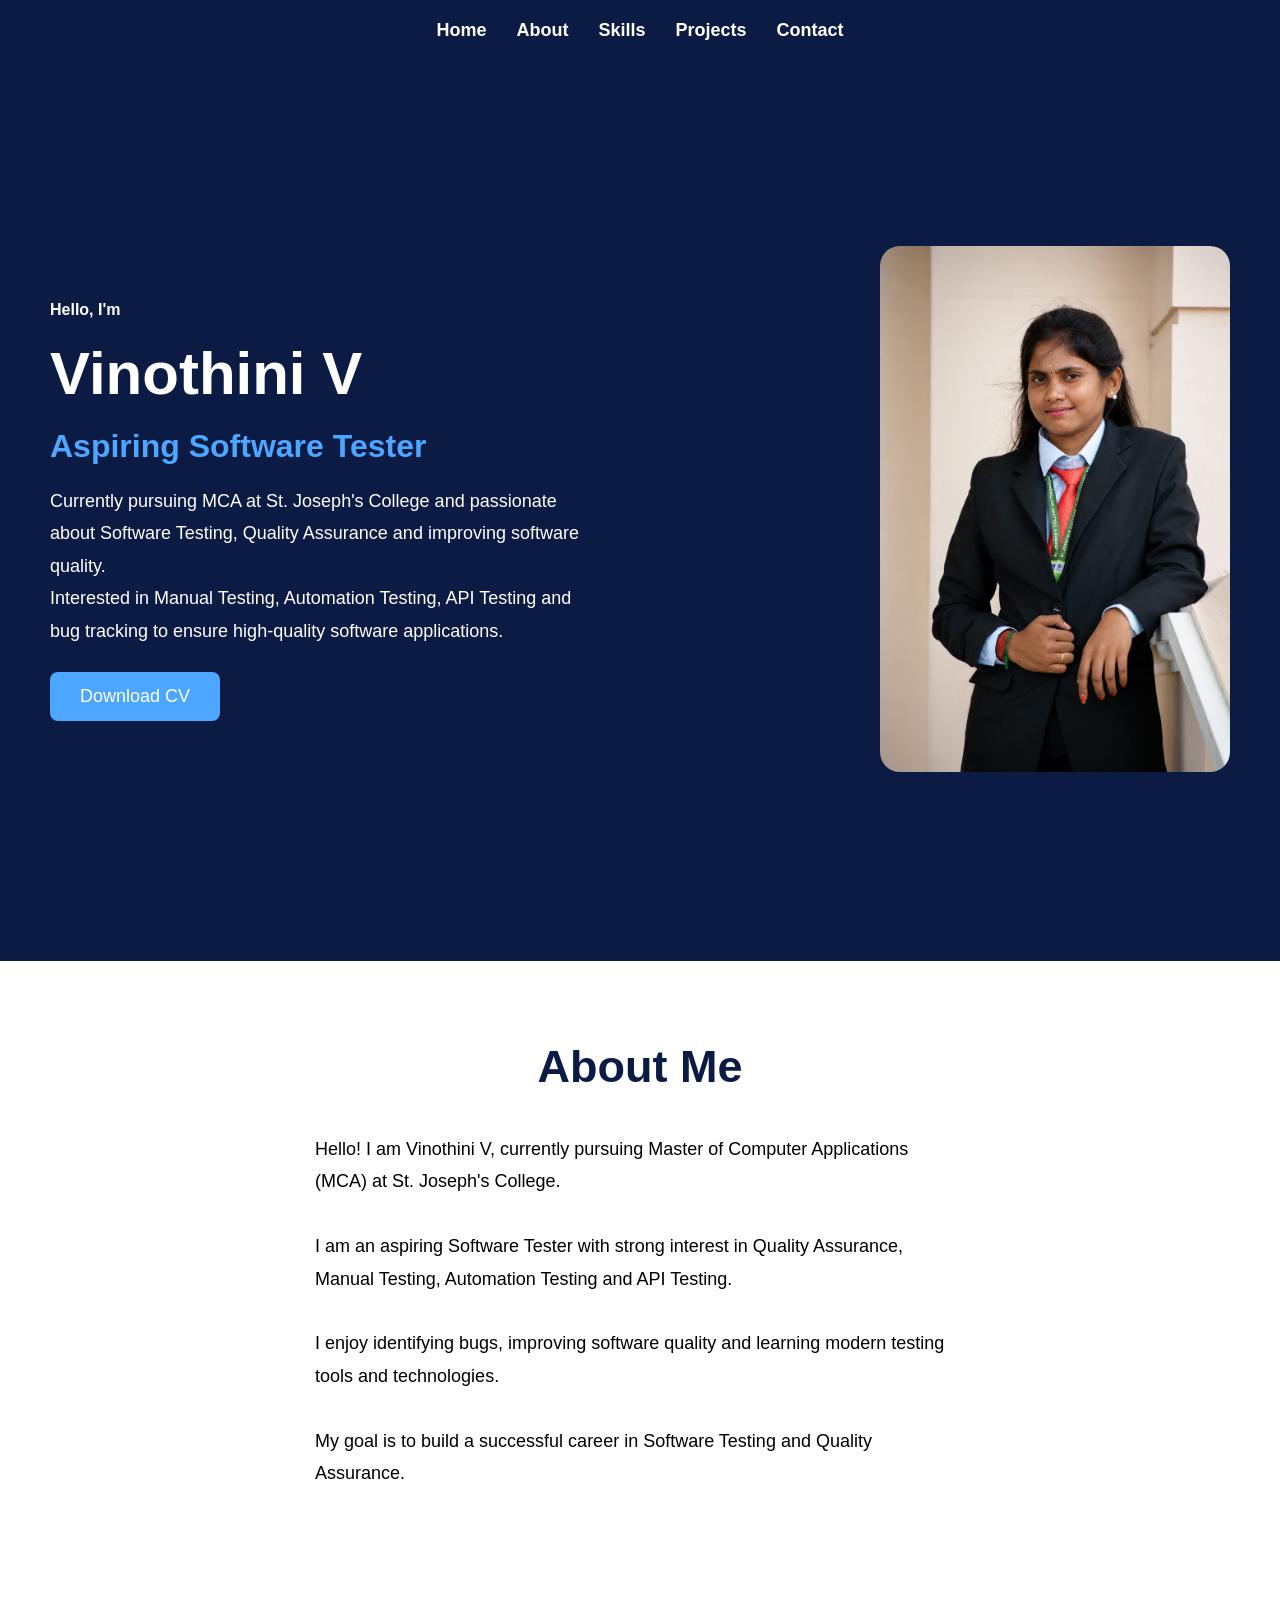
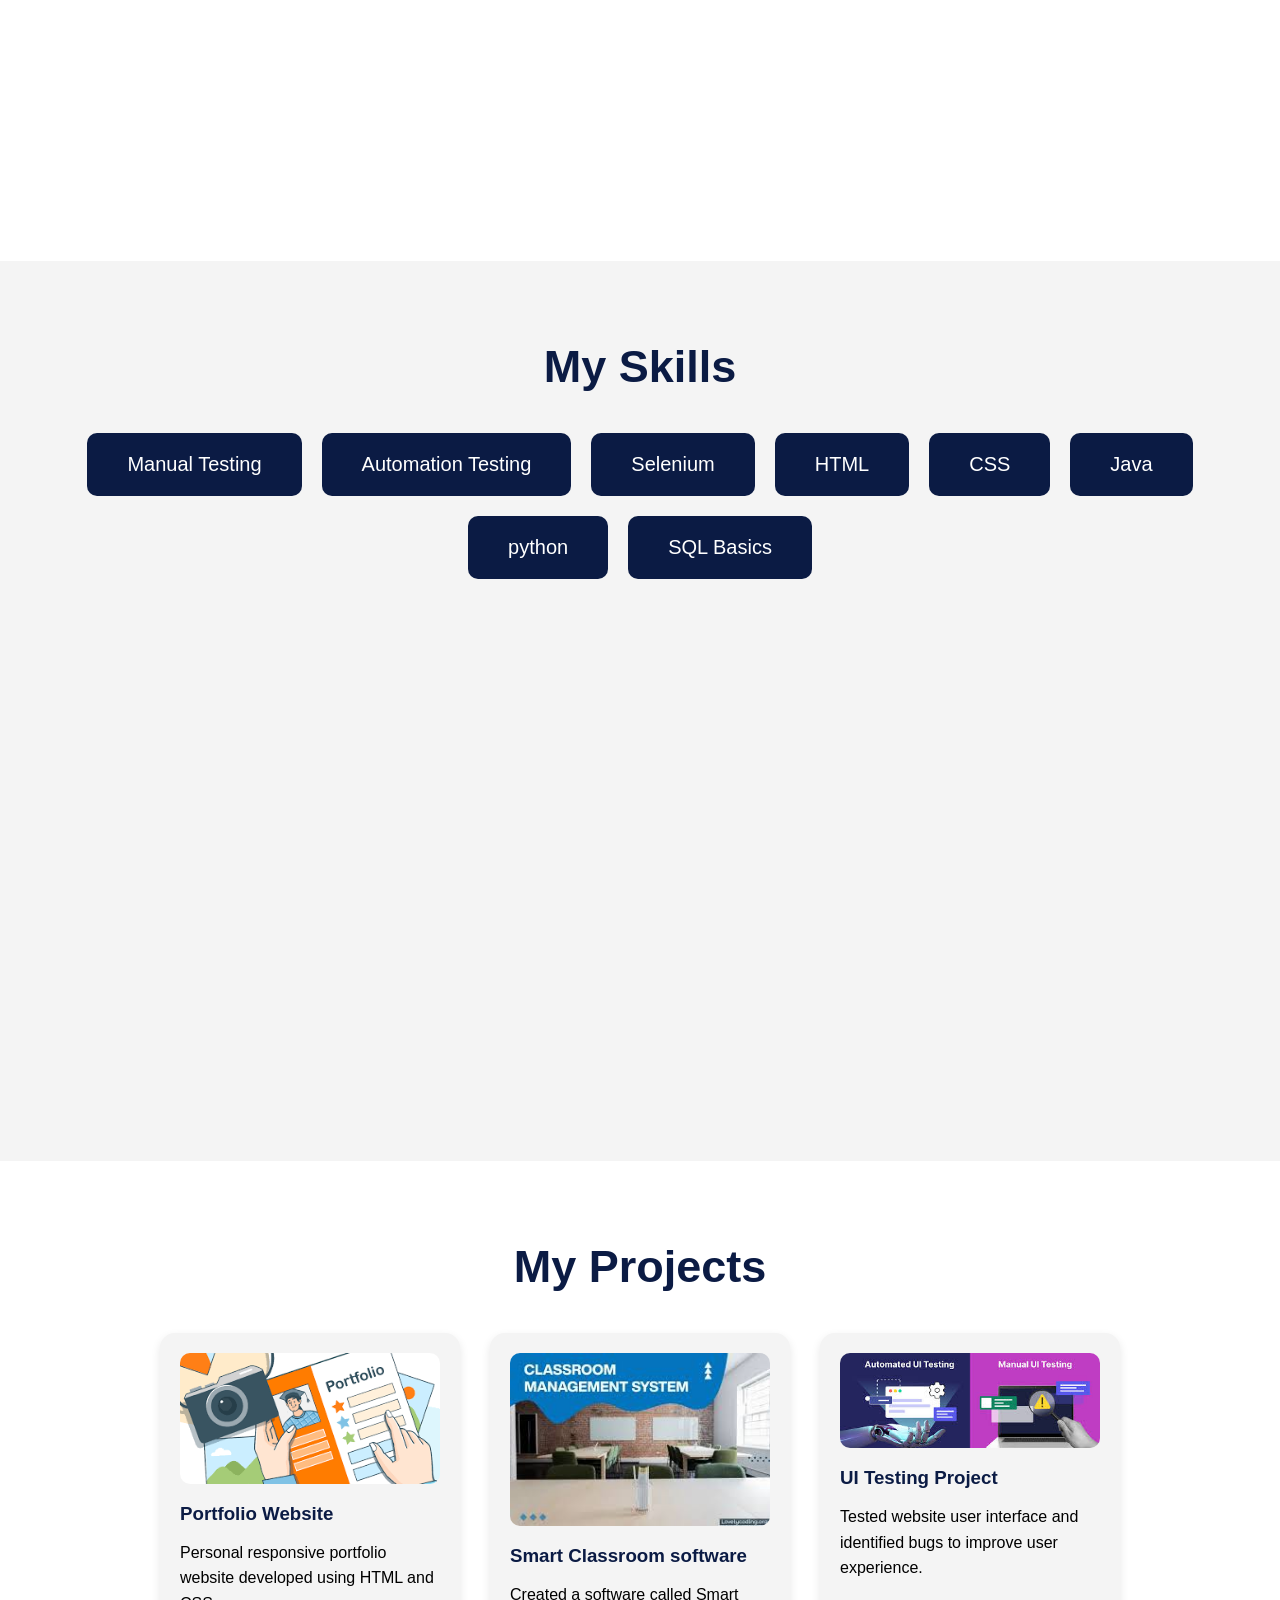
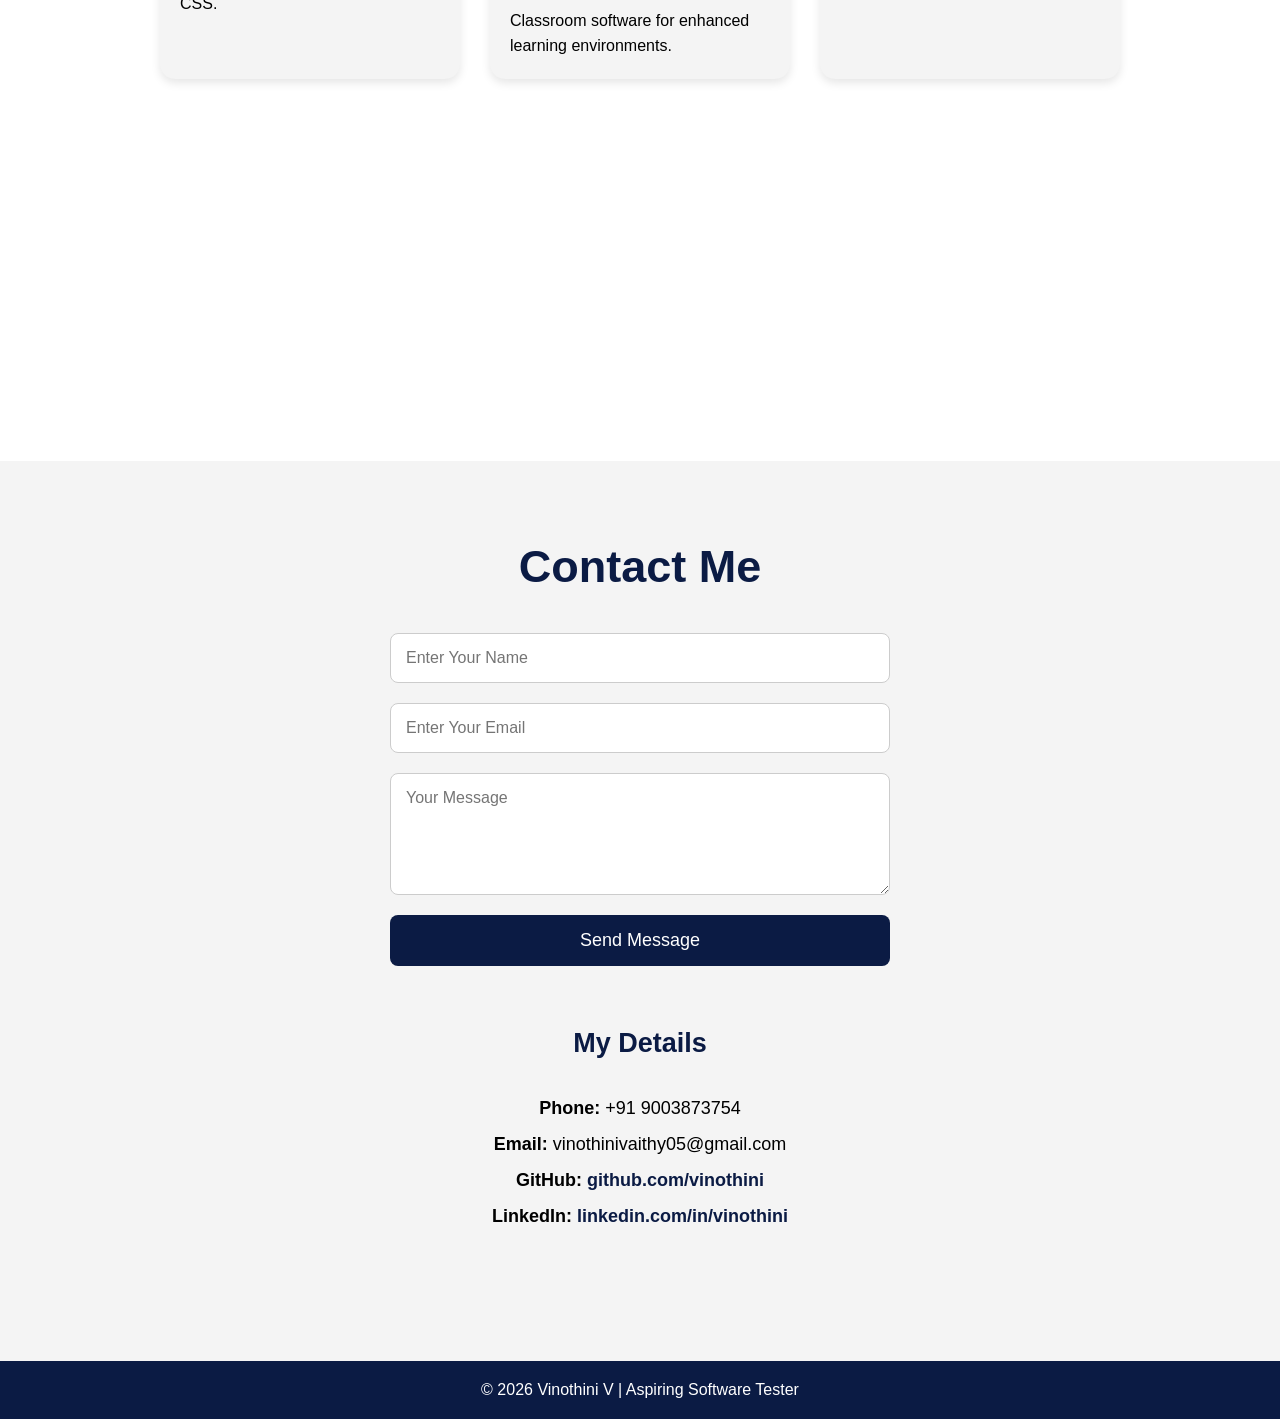
==== index.html @ adebabc3 "renamed main file to index" ====
<!DOCTYPE html>
<html lang="en">

<head>

    <meta charset="UTF-8">
    <meta name="viewport" content="width=device-width, initial-scale=1.0">

    <title>Vinothini Portfolio</title>

    <style>

        *{
            margin:0;
            padding:0;
            box-sizing:border-box;
            font-family:Arial, sans-serif;
            scroll-behavior:smooth;
        }

        body{
            background:#f4f4f4;
        }

        /* NAVBAR */

        header{
            background:#0b1b44;
            padding:20px 50px;
            position:sticky;
            top:0;
            z-index:100;
        }

        nav{
            display:flex;
            justify-content:center;
            gap:30px;
        }

        nav a{
            color:white;
            text-decoration:none;
            font-size:18px;
            font-weight:bold;
        }

        nav a:hover{
            color:#4da6ff;
        }

        /* COMMON SECTION */

        section{
            min-height:100vh;
            padding:80px 50px;
        }

        h1{
            text-align:center;
            margin-bottom:40px;
            color:#0b1b44;
            font-size:45px;
        }

        /* HOME SECTION */

        #home{
            background:#0b1b44;
            color:white;
            display:flex;
            justify-content:space-between;
            align-items:center;
            flex-wrap:wrap;
        }

        .home-text{
            max-width:550px;
        }

        .home-text h2{
            font-size:60px;
            margin:20px 0;
        }

        .home-text h3{
            font-size:32px;
            color:#4da6ff;
            margin-bottom:20px;
        }

        .home-text p{
            font-size:18px;
            line-height:1.8;
        }

        .btn{
            display:inline-block;
            margin-top:25px;
            padding:14px 30px;
            background:#4da6ff;
            color:white;
            text-decoration:none;
            border-radius:8px;
            font-size:18px;
        }

        .btn:hover{
            background:white;
            color:#0b1b44;
        }

        .home-image img{
            width:350px;
            border-radius:20px;
        }

        /* ABOUT SECTION */

        #about{
            background:white;
        }

        .about-container{
            display:flex;
            justify-content:center;
            align-items:center;
            gap:40px;
            flex-wrap:wrap;
        }

        .about-container img{
            width:280px;
            border-radius:20px;
        }

        .about-text{
            max-width:650px;
            line-height:1.8;
            font-size:18px;
        }

        /* SKILLS SECTION */

        #skills{
            background:#f4f4f4;
        }

        .skills-container{
            display:flex;
            justify-content:center;
            gap:20px;
            flex-wrap:wrap;
        }

        .skill{
            background:#0b1b44;
            color:white;
            padding:20px 40px;
            border-radius:10px;
            font-size:20px;
            transition:0.3s;
        }

        .skill:hover{
            transform:scale(1.05);
        }

        /* PROJECTS SECTION */

        #projects{
            background:white;
        }

        .project-container{
            display:flex;
            justify-content:center;
            gap:30px;
            flex-wrap:wrap;
        }

        .project-card{
            width:300px;
            background:#f4f4f4;
            padding:20px;
            border-radius:15px;
            box-shadow:0 4px 10px rgba(0,0,0,0.1);
        }

        .project-card img{
            width:100%;
            border-radius:10px;
        }

        .project-card h3{
            margin:15px 0;
            color:#0b1b44;
        }

        .project-card p{
            line-height:1.6;
        }

        /* CONTACT SECTION */

        #contact{
            background:#f4f4f4;
        }

        form{
            max-width:500px;
            margin:auto;
            display:flex;
            flex-direction:column;
            gap:20px;
        }

        input, textarea{
            padding:15px;
            border:1px solid #ccc;
            border-radius:8px;
            font-size:16px;
        }

        button{
            padding:15px;
            background:#0b1b44;
            color:white;
            border:none;
            border-radius:8px;
            font-size:18px;
            cursor:pointer;
        }

        button:hover{
            background:#4da6ff;
        }

        /* CONTACT DETAILS */

        .contact-details{
            margin-top:50px;
            text-align:center;
            line-height:2;
            font-size:18px;
        }

        .contact-details h2{
            margin-bottom:20px;
            color:#0b1b44;
        }

        .contact-details a{
            text-decoration:none;
            color:#0b1b44;
            font-weight:bold;
        }

        /* FOOTER */

        footer{
            background:#0b1b44;
            color:white;
            text-align:center;
            padding:20px;
        }

    </style>

</head>

<body>

    <!-- NAVBAR -->

    <header>

        <nav>

            <a href="#home">Home</a>
            <a href="#about">About</a>
            <a href="#skills">Skills</a>
            <a href="#projects">Projects</a>
            <a href="#contact">Contact</a>

        </nav>

    </header>

    <!-- HOME SECTION -->

    <section id="home">

        <div class="home-text">

            <h4>Hello, I'm</h4>

            <h2>Vinothini V</h2>

            <h3>Aspiring Software Tester</h3>

            <p>
                Currently pursuing MCA at St. Joseph's College
                and passionate about Software Testing,
                Quality Assurance and improving software quality.
            </p>

            <p>
                Interested in Manual Testing, Automation Testing,
                API Testing and bug tracking to ensure
                high-quality software applications.
            </p>

            <a href="#" class="btn">Download CV</a>

        </div>

        <div class="home-image">

            <img src="portimage.jpeg" alt="profile image">

        </div>

    </section>

    <!-- ABOUT SECTION -->

    <section id="about">

        <h1>About Me</h1>

        <div class="about-container">

            

            <div class="about-text">

                <p>
                    Hello! I am Vinothini V, currently pursuing
                    Master of Computer Applications (MCA)
                    at St. Joseph's College.
                </p>

                <br>

                <p>
                    I am an aspiring Software Tester with strong
                    interest in Quality Assurance, Manual Testing,
                    Automation Testing and API Testing.
                </p>

                <br>

                <p>
                    I enjoy identifying bugs, improving software quality
                    and learning modern testing tools and technologies.
                </p>

                <br>

                <p>
                    My goal is to build a successful career
                    in Software Testing and Quality Assurance.
                </p>

            </div>

        </div>

    </section>

    <!-- SKILLS SECTION -->

    <section id="skills">

        <h1>My Skills</h1>

        <div class="skills-container">

            <div class="skill">Manual Testing</div>
            <div class="skill">Automation Testing</div>
            <div class="skill">Selenium</div>
            <div class="skill">HTML</div>
            <div class="skill">CSS</div>
            <div class="skill">Java</div>
            <div class="skill">python</div>
            <div class="skill">SQL Basics</div>

        </div>

    </section>

    <!-- PROJECTS SECTION -->

    <section id="projects">

        <h1>My Projects</h1>

        <div class="project-container">

            <div class="project-card">

                <img src="portfolio.png" alt="project">

                <h3>Portfolio Website</h3>

                <p>
                    Personal responsive portfolio website
                    developed using HTML and CSS.
                </p>

            </div>

            <div class="project-card">

                <img src="classroom.jpg" alt="project">

                <h3>Smart Classroom software </h3>

                <p>
                    Created a software called Smart Classroom software for enhanced learning environments.
                </p>

            </div>

            <div class="project-card">

                <img src="uitesting.jpg" alt="project">

                <h3>UI Testing Project</h3>

                <p>
                    Tested website user interface and identified
                    bugs to improve user experience.
                </p>

            </div>

        </div>

    </section>

    <!-- CONTACT SECTION -->

    <section id="contact">

        <h1>Contact Me</h1>

        <form>

            <input type="text" placeholder="Enter Your Name">

            <input type="email" placeholder="Enter Your Email">

            <textarea rows="5" placeholder="Your Message"></textarea>

            <button type="submit">Send Message</button>

        </form>

        <!-- CONTACT DETAILS -->

        <div class="contact-details">

            <h2>My Details</h2>

            <p><strong>Phone:</strong> +91 9003873754</p>

            <p>
                <strong>Email:</strong>
                vinothinivaithy05@gmail.com
            </p>

            <p>
                <strong>GitHub:</strong>
                <a href="https://github.com/settings/profile#:~:text=User%20navigation-,vinothinivaithy0510,-Set%20status" target="_blank">
                    github.com/vinothini
                </a>
            </p>

            <p>
                <strong>LinkedIn:</strong>
                <a href="https://www.linkedin.com/in/vinothini-vaithyanathan-455990320" target="_blank">
                    linkedin.com/in/vinothini
                </a>
            </p>

        </div>

    </section>

    <!-- FOOTER -->

    <footer>

        <p>© 2026 Vinothini V | Aspiring Software Tester</p>

    </footer>

</body>

</html>
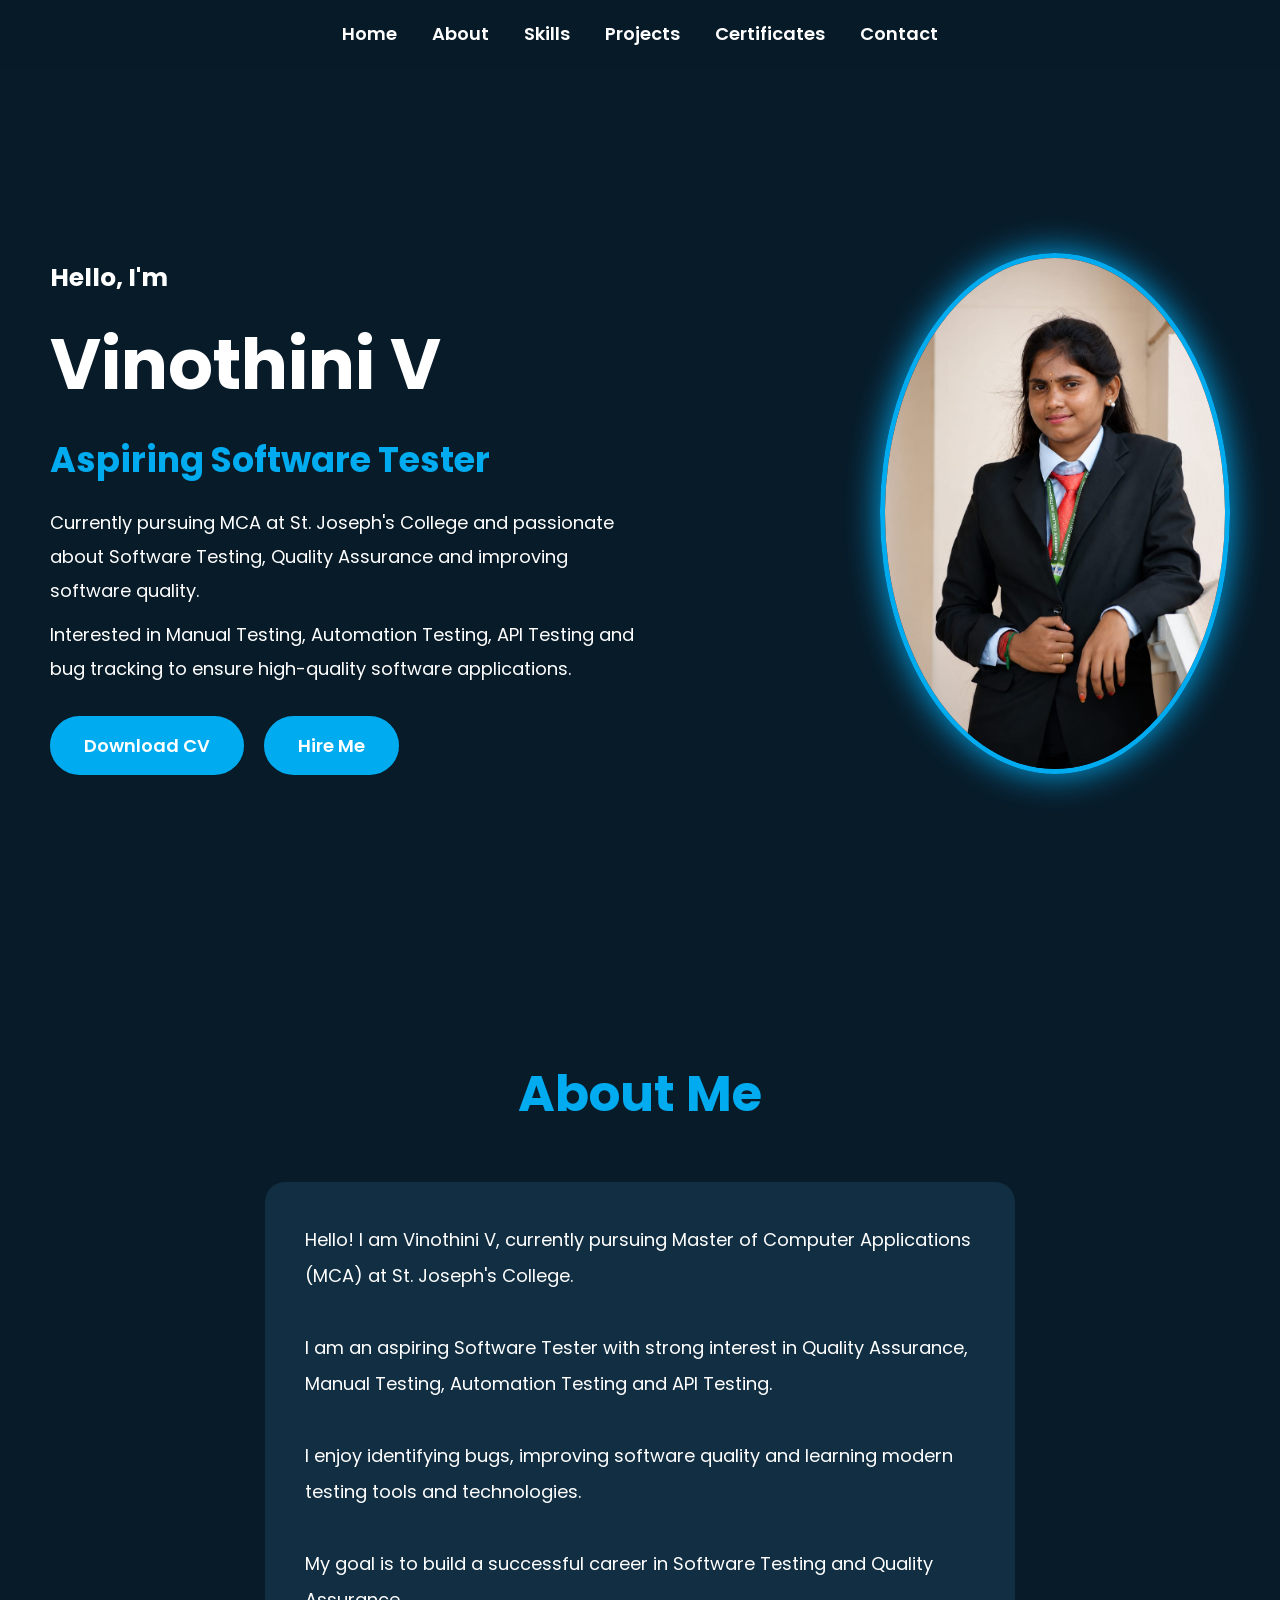
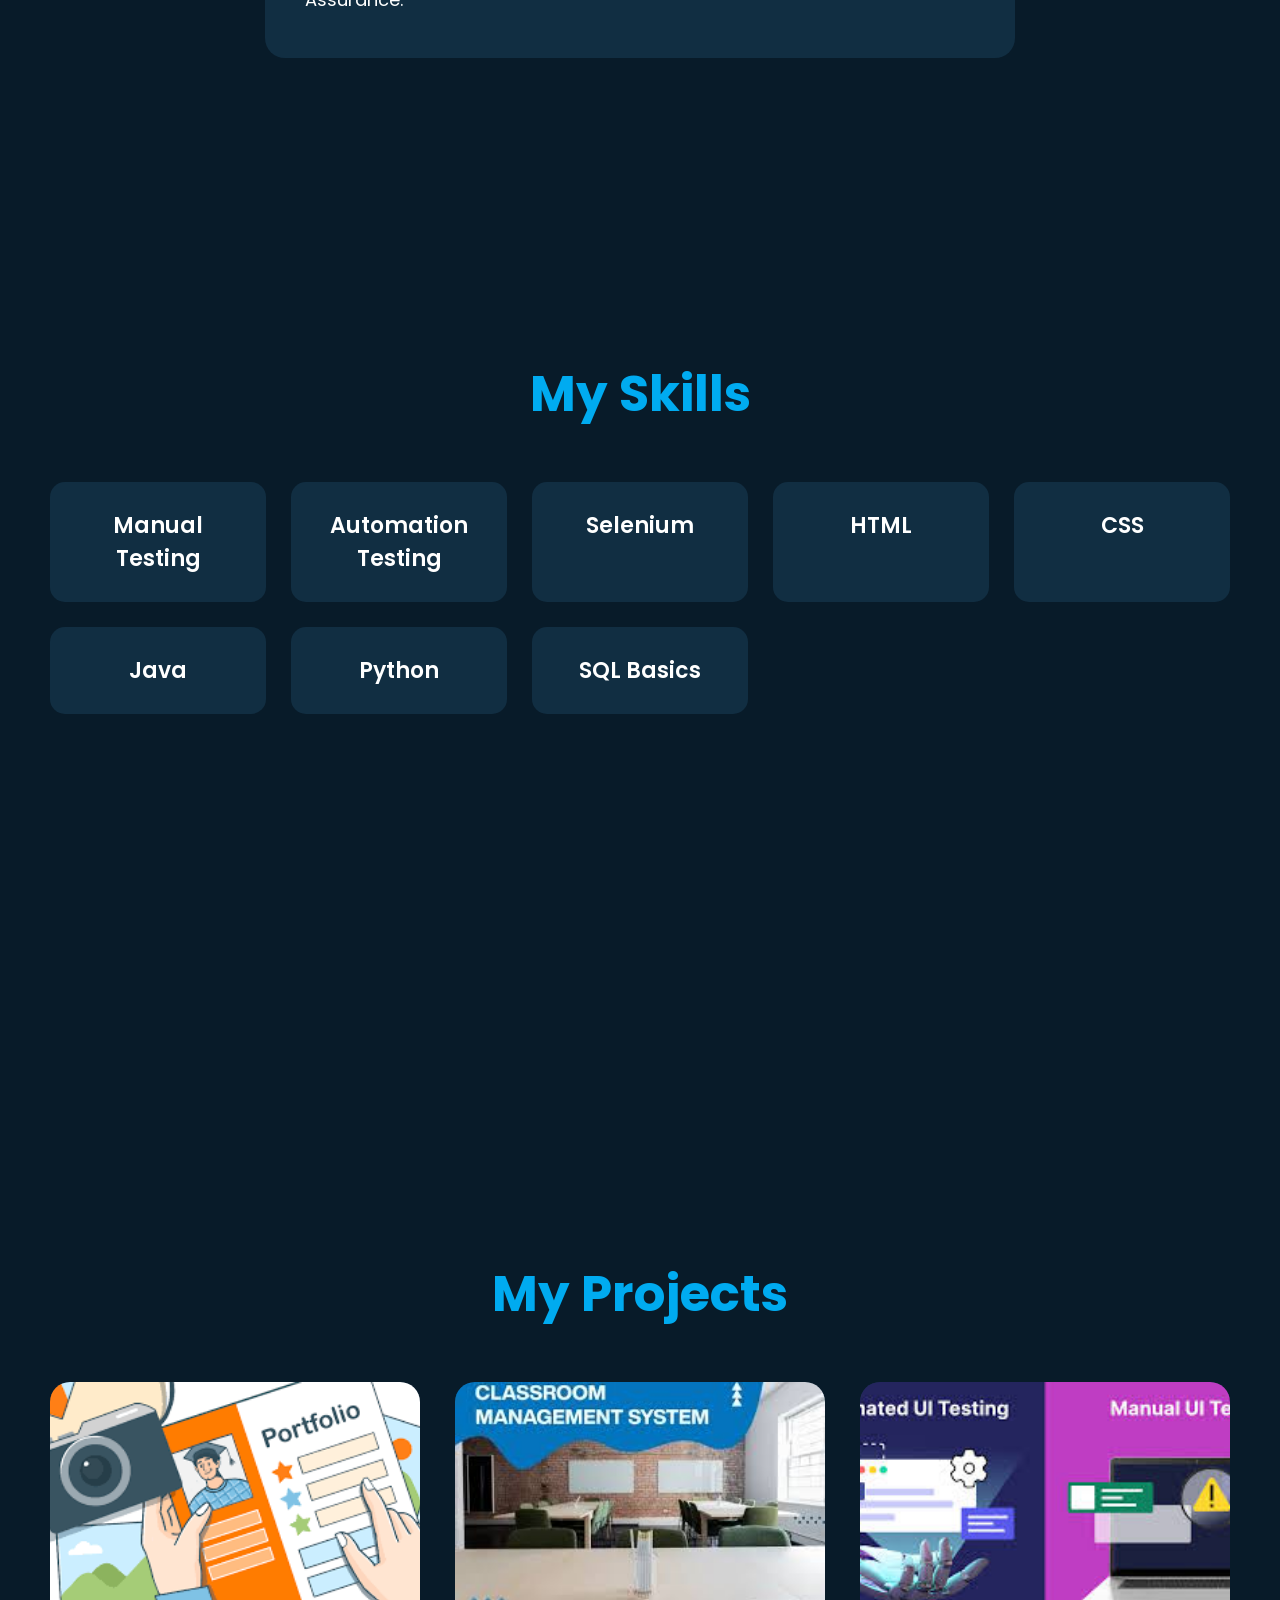
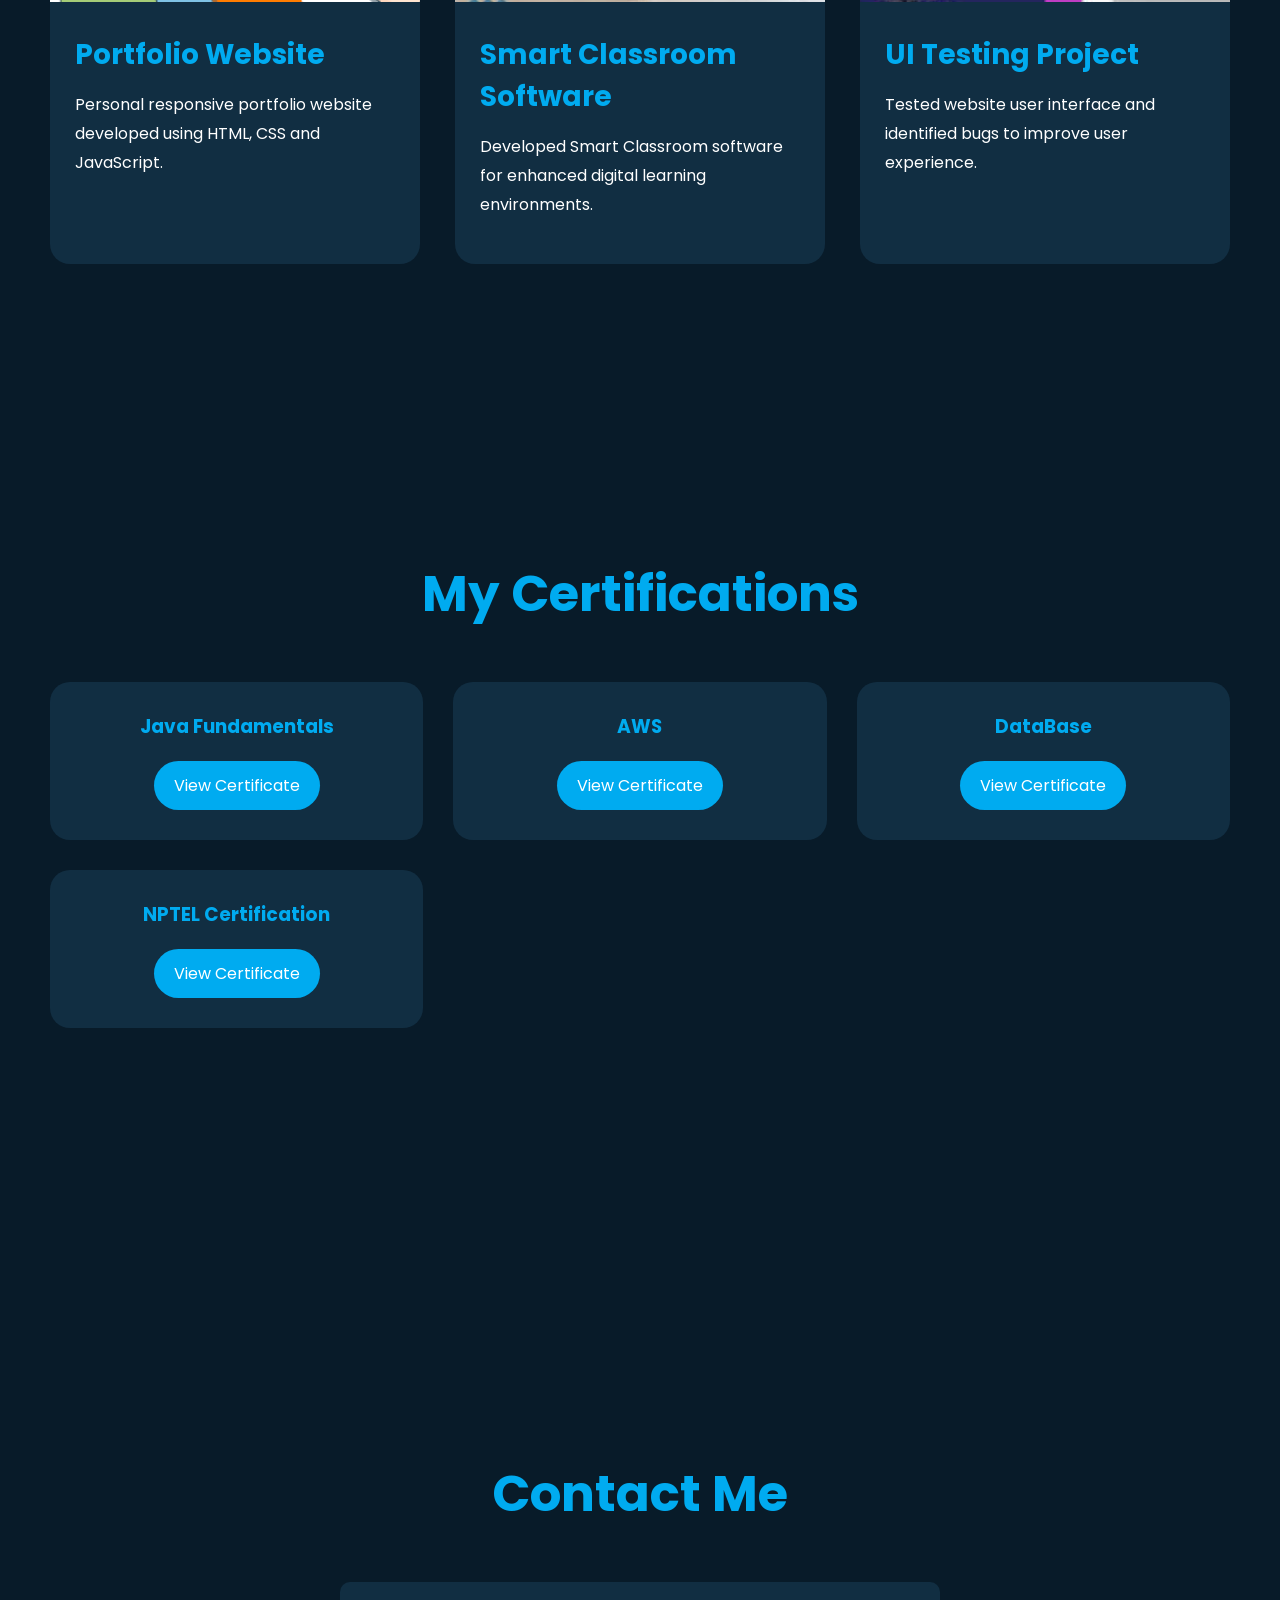
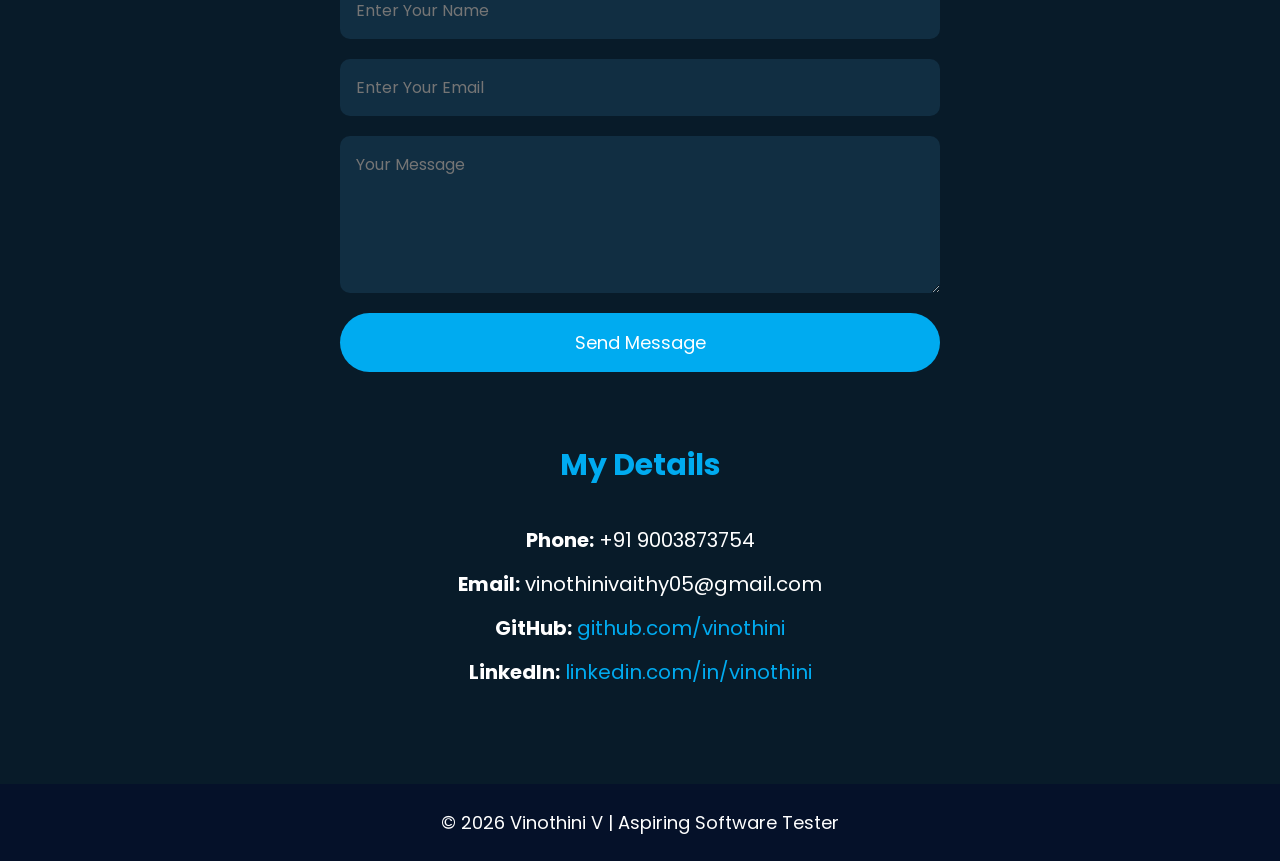
==== commit 5381b0d6: "Updated portfolio" ====
--- a/index.html
+++ b/index.html
@@ -7,6 +7,9 @@
     <meta name="viewport" content="width=device-width, initial-scale=1.0">
 
     <title>Vinothini Portfolio</title>
+
+    <link rel="preconnect" href="https://fonts.googleapis.com">
+    <link href="https://fonts.googleapis.com/css2?family=Poppins:wght@300;400;500;600;700&display=swap" rel="stylesheet">
 
     <style>
 
@@ -14,112 +17,130 @@
             margin:0;
             padding:0;
             box-sizing:border-box;
-            font-family:Arial, sans-serif;
+            font-family:'Poppins', sans-serif;
             scroll-behavior:smooth;
         }
 
         body{
-            background:#f4f4f4;
+            background:#081b29;
+            color:white;
         }
 
         /* NAVBAR */
 
         header{
-            background:#0b1b44;
+            background:rgba(8,27,41,0.95);
             padding:20px 50px;
             position:sticky;
             top:0;
             z-index:100;
+            backdrop-filter:blur(10px);
         }
 
         nav{
             display:flex;
             justify-content:center;
-            gap:30px;
+            gap:35px;
+            flex-wrap:wrap;
         }
 
         nav a{
             color:white;
             text-decoration:none;
             font-size:18px;
-            font-weight:bold;
+            font-weight:600;
+            transition:0.3s;
         }
 
         nav a:hover{
-            color:#4da6ff;
+            color:#00abf0;
         }
 
         /* COMMON SECTION */
 
         section{
             min-height:100vh;
-            padding:80px 50px;
+            padding:90px 50px;
         }
 
         h1{
             text-align:center;
-            margin-bottom:40px;
-            color:#0b1b44;
-            font-size:45px;
+            margin-bottom:50px;
+            color:#00abf0;
+            font-size:50px;
         }
 
         /* HOME SECTION */
 
         #home{
-            background:#0b1b44;
-            color:white;
             display:flex;
             justify-content:space-between;
             align-items:center;
             flex-wrap:wrap;
+            gap:40px;
         }
 
         .home-text{
-            max-width:550px;
+            max-width:600px;
+            animation:slideLeft 1s ease;
+        }
+
+        .home-text h4{
+            font-size:25px;
         }
 
         .home-text h2{
-            font-size:60px;
-            margin:20px 0;
+            font-size:70px;
+            margin:15px 0;
         }
 
         .home-text h3{
-            font-size:32px;
-            color:#4da6ff;
+            font-size:35px;
+            color:#00abf0;
             margin-bottom:20px;
         }
 
         .home-text p{
             font-size:18px;
-            line-height:1.8;
+            line-height:1.9;
+            margin-bottom:10px;
+        }
+
+        .btn-group{
+            margin-top:30px;
+            display:flex;
+            gap:20px;
+            flex-wrap:wrap;
         }
 
         .btn{
             display:inline-block;
-            margin-top:25px;
-            padding:14px 30px;
-            background:#4da6ff;
+            padding:14px 32px;
+            background:#00abf0;
             color:white;
             text-decoration:none;
-            border-radius:8px;
+            border-radius:40px;
             font-size:18px;
+            font-weight:600;
+            transition:0.3s;
+            border:2px solid #00abf0;
         }
 
         .btn:hover{
-            background:white;
-            color:#0b1b44;
+            background:transparent;
+            color:#00abf0;
+            transform:translateY(-5px);
         }
 
         .home-image img{
             width:350px;
-            border-radius:20px;
-        }
-
-        /* ABOUT SECTION */
-
-        #about{
-            background:white;
-        }
+            border-radius:50%;
+            border:5px solid #00abf0;
+            box-shadow:0 0 35px #00abf0;
+            animation:float 3s ease-in-out infinite;
+        }
+
+        /* ABOUT */
 
         .about-container{
             display:flex;
@@ -129,86 +150,145 @@
             flex-wrap:wrap;
         }
 
-        .about-container img{
-            width:280px;
+        .about-text{
+            max-width:750px;
+            background:#112e42;
+            padding:40px;
             border-radius:20px;
-        }
-
-        .about-text{
-            max-width:650px;
-            line-height:1.8;
+            line-height:2;
             font-size:18px;
-        }
-
-        /* SKILLS SECTION */
-
-        #skills{
-            background:#f4f4f4;
-        }
+            transition:0.3s;
+        }
+
+        .about-text:hover{
+            transform:translateY(-10px);
+        }
+
+        /* SKILLS */
 
         .skills-container{
-            display:flex;
-            justify-content:center;
-            gap:20px;
-            flex-wrap:wrap;
+            display:grid;
+            grid-template-columns:repeat(auto-fit,minmax(200px,1fr));
+            gap:25px;
         }
 
         .skill{
-            background:#0b1b44;
-            color:white;
-            padding:20px 40px;
-            border-radius:10px;
-            font-size:20px;
+            background:#112e42;
+            padding:25px;
+            border-radius:15px;
+            text-align:center;
+            font-size:22px;
+            font-weight:600;
             transition:0.3s;
+            border:2px solid transparent;
         }
 
         .skill:hover{
-            transform:scale(1.05);
-        }
-
-        /* PROJECTS SECTION */
-
-        #projects{
-            background:white;
-        }
+            transform:translateY(-10px);
+            border:2px solid #00abf0;
+            box-shadow:0 0 20px #00abf0;
+        }
+
+        /* PROJECTS */
 
         .project-container{
-            display:flex;
-            justify-content:center;
-            gap:30px;
-            flex-wrap:wrap;
+            display:grid;
+            grid-template-columns:repeat(auto-fit,minmax(320px,1fr));
+            gap:35px;
         }
 
         .project-card{
-            width:300px;
-            background:#f4f4f4;
-            padding:20px;
-            border-radius:15px;
-            box-shadow:0 4px 10px rgba(0,0,0,0.1);
+            background:#112e42;
+            border-radius:20px;
+            overflow:hidden;
+            transition:0.4s;
+        }
+
+        .project-card:hover{
+            transform:translateY(-10px);
+            box-shadow:0 0 20px #00abf0;
         }
 
         .project-card img{
             width:100%;
-            border-radius:10px;
-        }
-
-        .project-card h3{
-            margin:15px 0;
-            color:#0b1b44;
-        }
-
-        .project-card p{
-            line-height:1.6;
-        }
-
-        /* CONTACT SECTION */
-
-        #contact{
-            background:#f4f4f4;
-        }
+            height:220px;
+            object-fit:cover;
+        }
+
+        .project-content{
+            padding:25px;
+        }
+
+        .project-content h3{
+            margin-bottom:15px;
+            color:#00abf0;
+            font-size:28px;
+        }
+
+        .project-content p{
+            line-height:1.8;
+            margin-bottom:20px;
+        }
+
+        .project-buttons{
+            display:flex;
+            gap:15px;
+            flex-wrap:wrap;
+        }
+
+        .project-buttons a{
+            text-decoration:none;
+            padding:10px 20px;
+            background:#00abf0;
+            color:white;
+            border-radius:30px;
+            transition:0.3s;
+        }
+
+        .project-buttons a:hover{
+            background:white;
+            color:#081b29;
+        }
+
+        /* CERTIFICATIONS */
+
+        .certificate-container{
+            display:grid;
+            grid-template-columns:repeat(auto-fit,minmax(300px,1fr));
+            gap:30px;
+        }
+
+        .certificate-card{
+            background:#112e42;
+            padding:30px;
+            border-radius:20px;
+            text-align:center;
+            transition:0.3s;
+        }
+
+        .certificate-card:hover{
+            transform:translateY(-10px);
+            box-shadow:0 0 20px #00abf0;
+        }
+
+        .certificate-card h3{
+            margin-bottom:20px;
+            color:#00abf0;
+        }
+
+        .certificate-card a{
+            text-decoration:none;
+            background:#00abf0;
+            color:white;
+            padding:12px 20px;
+            border-radius:30px;
+            display:inline-block;
+        }
+
+        /* CONTACT */
 
         form{
-            max-width:500px;
+            max-width:600px;
             margin:auto;
             display:flex;
             flex-direction:column;
@@ -216,53 +296,111 @@
         }
 
         input, textarea{
-            padding:15px;
-            border:1px solid #ccc;
-            border-radius:8px;
+            padding:16px;
+            border:none;
+            border-radius:10px;
+            background:#112e42;
+            color:white;
             font-size:16px;
         }
 
         button{
-            padding:15px;
-            background:#0b1b44;
+            padding:16px;
+            background:#00abf0;
             color:white;
             border:none;
-            border-radius:8px;
+            border-radius:30px;
             font-size:18px;
             cursor:pointer;
+            transition:0.3s;
         }
 
         button:hover{
-            background:#4da6ff;
+            background:white;
+            color:#081b29;
         }
 
         /* CONTACT DETAILS */
 
         .contact-details{
-            margin-top:50px;
+            margin-top:60px;
             text-align:center;
-            line-height:2;
-            font-size:18px;
+            line-height:2.2;
+            font-size:20px;
         }
 
         .contact-details h2{
             margin-bottom:20px;
-            color:#0b1b44;
+            color:#00abf0;
         }
 
         .contact-details a{
+            color:#00abf0;
             text-decoration:none;
-            color:#0b1b44;
-            font-weight:bold;
         }
 
         /* FOOTER */
 
         footer{
-            background:#0b1b44;
-            color:white;
+            background:#051129;
             text-align:center;
-            padding:20px;
+            padding:25px;
+            font-size:18px;
+        }
+
+        /* ANIMATIONS */
+
+        @keyframes float{
+            0%{
+                transform:translateY(0px);
+            }
+            50%{
+                transform:translateY(-15px);
+            }
+            100%{
+                transform:translateY(0px);
+            }
+        }
+
+        @keyframes slideLeft{
+            from{
+                opacity:0;
+                transform:translateX(-50px);
+            }
+            to{
+                opacity:1;
+                transform:translateX(0);
+            }
+        }
+
+        /* RESPONSIVE */
+
+        @media(max-width:900px){
+
+            #home{
+                flex-direction:column-reverse;
+                text-align:center;
+            }
+
+            .home-text h2{
+                font-size:50px;
+            }
+
+            .home-text h3{
+                font-size:28px;
+            }
+
+            .btn-group{
+                justify-content:center;
+            }
+
+            .home-image img{
+                width:280px;
+            }
+
+            nav{
+                gap:20px;
+            }
         }
 
     </style>
@@ -281,6 +419,7 @@
             <a href="#about">About</a>
             <a href="#skills">Skills</a>
             <a href="#projects">Projects</a>
+            <a href="#certifications">Certificates</a>
             <a href="#contact">Contact</a>
 
         </nav>
@@ -311,7 +450,17 @@
                 high-quality software applications.
             </p>
 
-            <a href="#" class="btn">Download CV</a>
+            <div class="btn-group">
+
+                <a href="photo resume_updatedfinal.pdf" class="btn" download>
+                    Download CV
+                </a>
+
+                <a href="#contact" class="btn">
+                    Hire Me
+                </a>
+
+            </div>
 
         </div>
 
@@ -330,8 +479,6 @@
         <h1>About Me</h1>
 
         <div class="about-container">
-
-            
 
             <div class="about-text">
 
@@ -383,8 +530,9 @@
             <div class="skill">HTML</div>
             <div class="skill">CSS</div>
             <div class="skill">Java</div>
-            <div class="skill">python</div>
+            <div class="skill">Python</div>
             <div class="skill">SQL Basics</div>
+            
 
         </div>
 
@@ -398,41 +546,66 @@
 
         <div class="project-container">
 
+            <!-- PROJECT 1 -->
+
             <div class="project-card">
 
                 <img src="portfolio.png" alt="project">
 
-                <h3>Portfolio Website</h3>
-
-                <p>
-                    Personal responsive portfolio website
-                    developed using HTML and CSS.
-                </p>
-
-            </div>
+                <div class="project-content">
+
+                    <h3>Portfolio Website</h3>
+
+                    <p>
+                        Personal responsive portfolio website
+                        developed using HTML, CSS and JavaScript.
+                    </p>
+
+                    
+
+                </div>
+
+            </div>
+
+            <!-- PROJECT 2 -->
 
             <div class="project-card">
 
                 <img src="classroom.jpg" alt="project">
 
-                <h3>Smart Classroom software </h3>
-
-                <p>
-                    Created a software called Smart Classroom software for enhanced learning environments.
-                </p>
-
-            </div>
+                <div class="project-content">
+
+                    <h3>Smart Classroom Software</h3>
+
+                    <p>
+                        Developed Smart Classroom software
+                        for enhanced digital learning environments.
+                    </p>
+
+                    
+
+                </div>
+
+            </div>
+
+            <!-- PROJECT 3 -->
 
             <div class="project-card">
 
                 <img src="uitesting.jpg" alt="project">
 
-                <h3>UI Testing Project</h3>
-
-                <p>
-                    Tested website user interface and identified
-                    bugs to improve user experience.
-                </p>
+                <div class="project-content">
+
+                    <h3>UI Testing Project</h3>
+
+                    <p>
+                        Tested website user interface and identified
+                        bugs to improve user experience.
+                    </p>
+
+                    
+
+                </div>
 
             </div>
 
@@ -440,6 +613,57 @@
 
     </section>
 
+    <!-- CERTIFICATIONS SECTION -->
+
+    <section id="certifications">
+
+        <h1>My Certifications</h1>
+
+        <div class="certificate-container">
+
+            <div class="certificate-card">
+
+                <h3>Java Fundamentals</h3>
+
+                <a href="certificate_vinothini_vaithyanathan (5).pdf" target="_blank">
+                    View Certificate
+                </a>
+
+            </div>
+
+            <div class="certificate-card">
+
+                <h3>AWS</h3>
+
+                <a href="certificate_vinothini_vaithyanathan (4).pdf" target="_blank">
+                    View Certificate
+                </a>
+
+            </div>
+
+            <div class="certificate-card">
+
+                <h3>DataBase</h3>
+
+                <a href="certificate_vinothini_vaithyanathan (3).pdf" target="_blank">
+                    View Certificate
+                </a>
+
+            </div>
+             <div class="certificate-card">
+
+                <h3>NPTEL Certification</h3>
+
+                <a href="25PCA133_DBMS.pdf" target="_blank">
+                    View Certificate
+                </a>
+
+            </div>
+
+        </div>
+
+    </section>
+
     <!-- CONTACT SECTION -->
 
     <section id="contact">
@@ -448,9 +672,9 @@
 
         <form>
 
-            <input type="text" placeholder="Enter Your Name">
-
-            <input type="email" placeholder="Enter Your Email">
+            <input type="text" placeholder="Enter Your Name" required>
+
+            <input type="email" placeholder="Enter Your Email" required>
 
             <textarea rows="5" placeholder="Your Message"></textarea>
 
@@ -473,15 +697,20 @@
 
             <p>
                 <strong>GitHub:</strong>
-                <a href="https://github.com/settings/profile#:~:text=User%20navigation-,vinothinivaithy0510,-Set%20status" target="_blank">
+
+                <a href="https://github.com/" target="_blank">
                     github.com/vinothini
                 </a>
             </p>
 
             <p>
                 <strong>LinkedIn:</strong>
-                <a href="https://www.linkedin.com/in/vinothini-vaithyanathan-455990320" target="_blank">
+
+                <a href="https://www.linkedin.com/in/vinothini-vaithyanathan-455990320"
+                   target="_blank">
+
                     linkedin.com/in/vinothini
+
                 </a>
             </p>
 
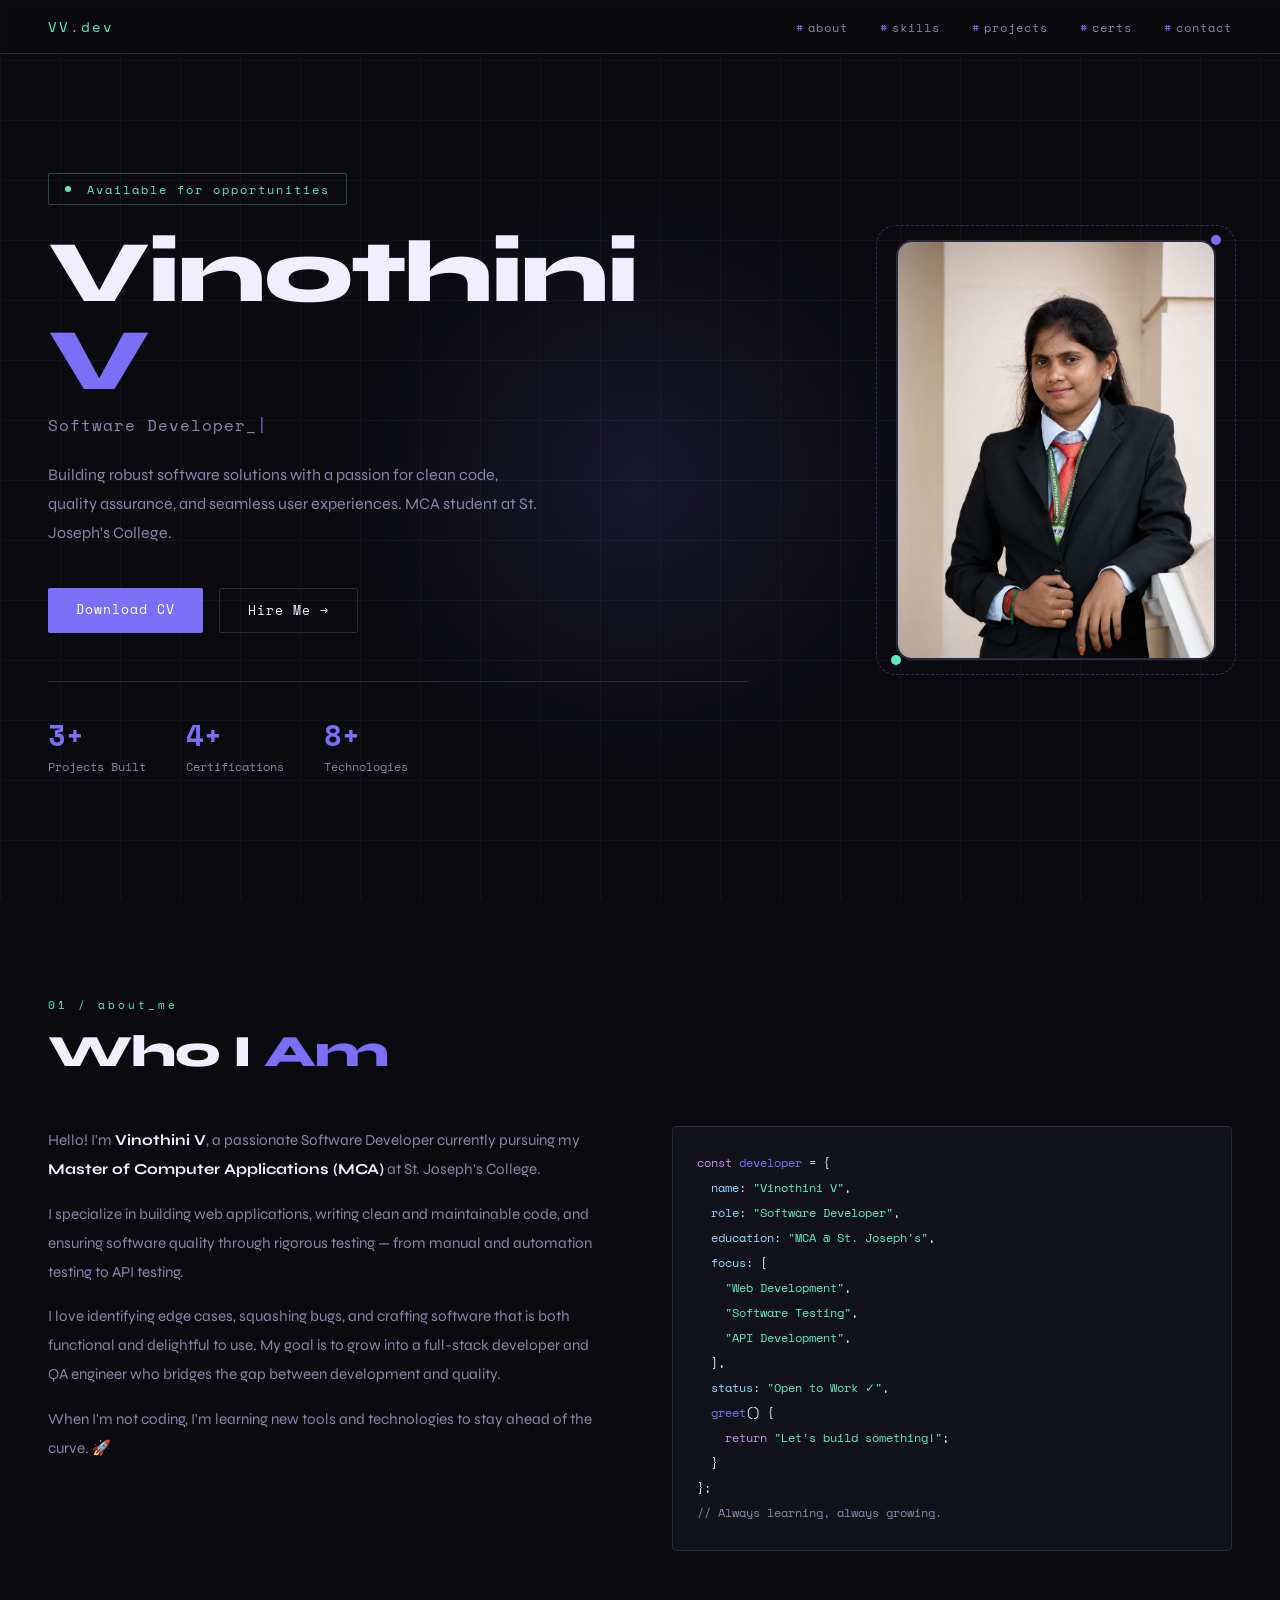
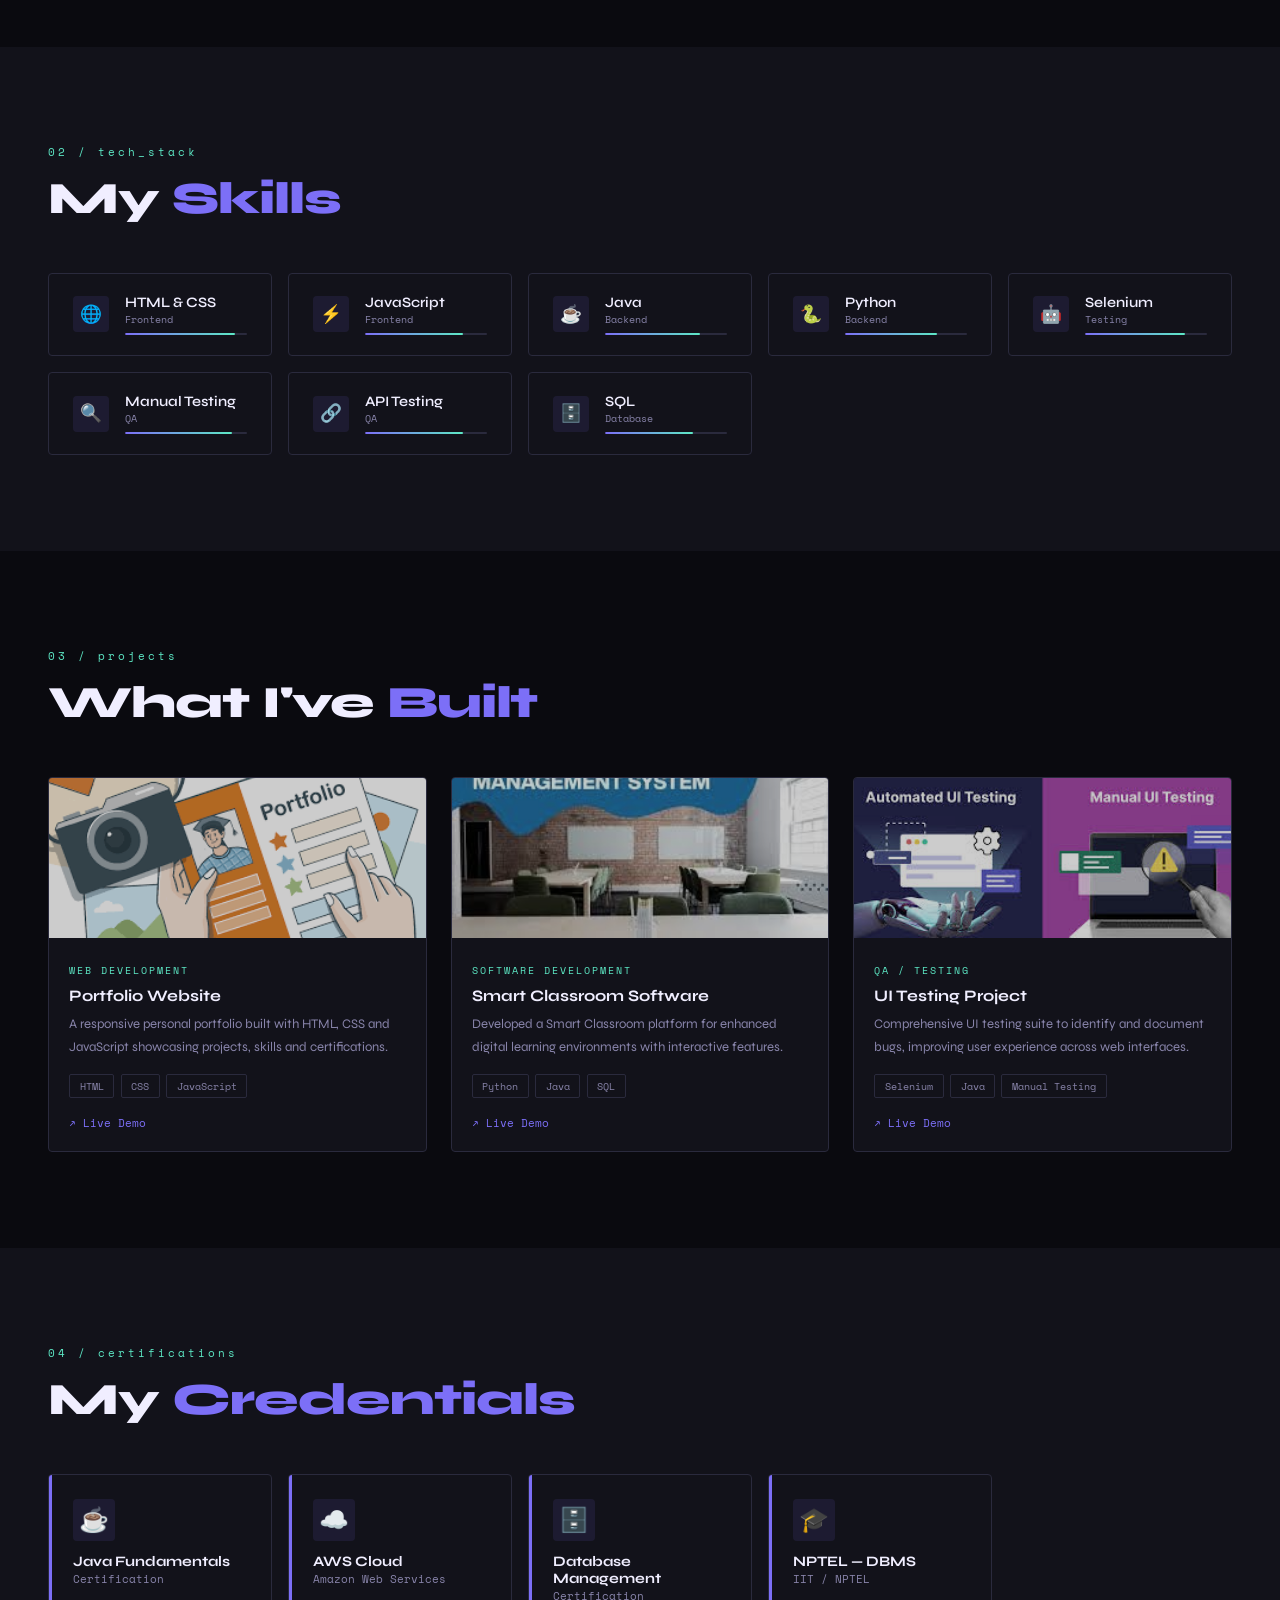
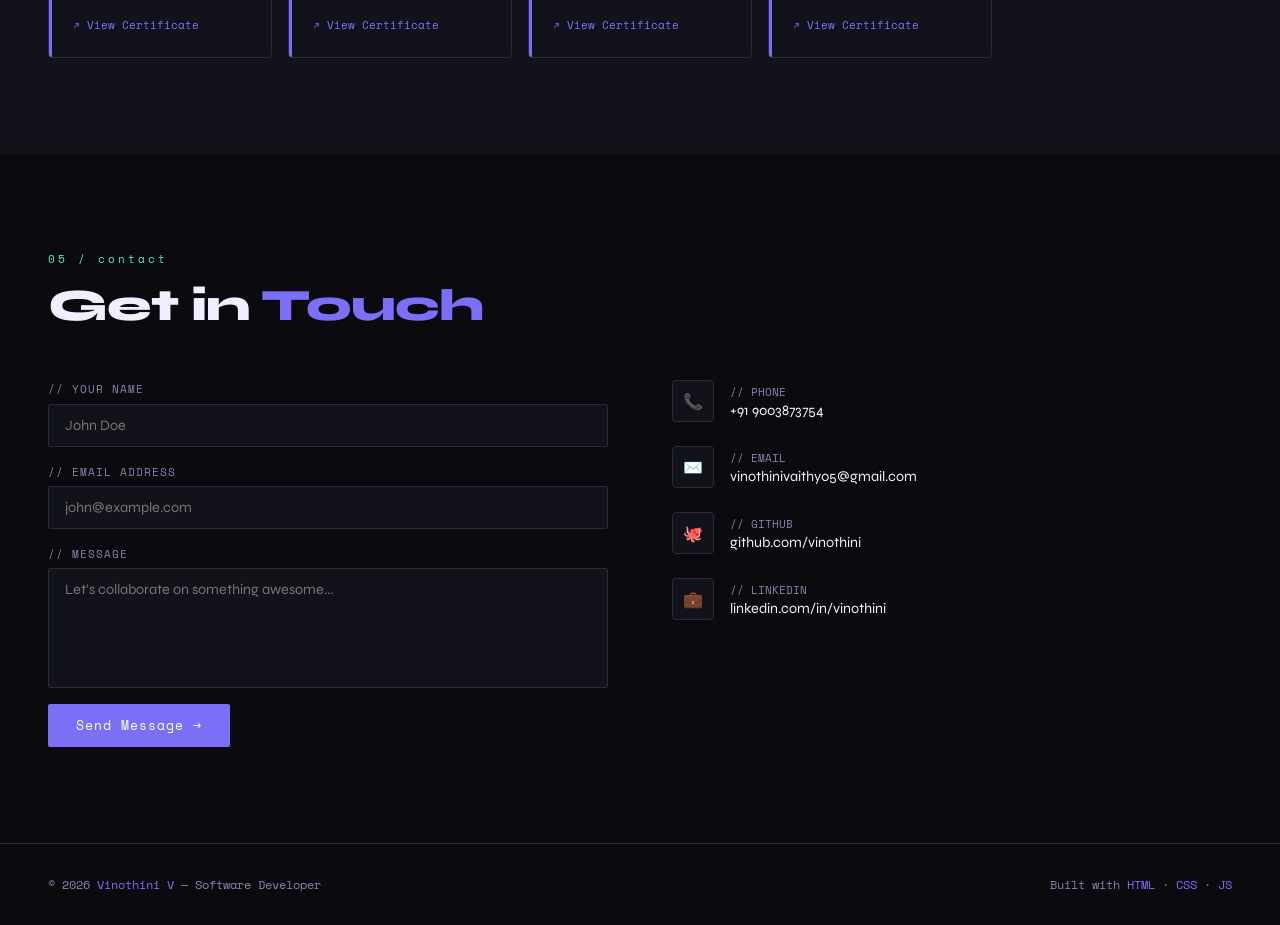
==== commit 31d3f589: "Updated portfolio content" ====
--- a/index.html
+++ b/index.html
@@ -1,731 +1,282 @@
 <!DOCTYPE html>
 <html lang="en">
-
 <head>
-
-    <meta charset="UTF-8">
-    <meta name="viewport" content="width=device-width, initial-scale=1.0">
-
-    <title>Vinothini Portfolio</title>
-
-    <link rel="preconnect" href="https://fonts.googleapis.com">
-    <link href="https://fonts.googleapis.com/css2?family=Poppins:wght@300;400;500;600;700&display=swap" rel="stylesheet">
-
-    <style>
-
-        *{
-            margin:0;
-            padding:0;
-            box-sizing:border-box;
-            font-family:'Poppins', sans-serif;
-            scroll-behavior:smooth;
-        }
-
-        body{
-            background:#081b29;
-            color:white;
-        }
-
-        /* NAVBAR */
-
-        header{
-            background:rgba(8,27,41,0.95);
-            padding:20px 50px;
-            position:sticky;
-            top:0;
-            z-index:100;
-            backdrop-filter:blur(10px);
-        }
-
-        nav{
-            display:flex;
-            justify-content:center;
-            gap:35px;
-            flex-wrap:wrap;
-        }
-
-        nav a{
-            color:white;
-            text-decoration:none;
-            font-size:18px;
-            font-weight:600;
-            transition:0.3s;
-        }
-
-        nav a:hover{
-            color:#00abf0;
-        }
-
-        /* COMMON SECTION */
-
-        section{
-            min-height:100vh;
-            padding:90px 50px;
-        }
-
-        h1{
-            text-align:center;
-            margin-bottom:50px;
-            color:#00abf0;
-            font-size:50px;
-        }
-
-        /* HOME SECTION */
-
-        #home{
-            display:flex;
-            justify-content:space-between;
-            align-items:center;
-            flex-wrap:wrap;
-            gap:40px;
-        }
-
-        .home-text{
-            max-width:600px;
-            animation:slideLeft 1s ease;
-        }
-
-        .home-text h4{
-            font-size:25px;
-        }
-
-        .home-text h2{
-            font-size:70px;
-            margin:15px 0;
-        }
-
-        .home-text h3{
-            font-size:35px;
-            color:#00abf0;
-            margin-bottom:20px;
-        }
-
-        .home-text p{
-            font-size:18px;
-            line-height:1.9;
-            margin-bottom:10px;
-        }
-
-        .btn-group{
-            margin-top:30px;
-            display:flex;
-            gap:20px;
-            flex-wrap:wrap;
-        }
-
-        .btn{
-            display:inline-block;
-            padding:14px 32px;
-            background:#00abf0;
-            color:white;
-            text-decoration:none;
-            border-radius:40px;
-            font-size:18px;
-            font-weight:600;
-            transition:0.3s;
-            border:2px solid #00abf0;
-        }
-
-        .btn:hover{
-            background:transparent;
-            color:#00abf0;
-            transform:translateY(-5px);
-        }
-
-        .home-image img{
-            width:350px;
-            border-radius:50%;
-            border:5px solid #00abf0;
-            box-shadow:0 0 35px #00abf0;
-            animation:float 3s ease-in-out infinite;
-        }
-
-        /* ABOUT */
-
-        .about-container{
-            display:flex;
-            justify-content:center;
-            align-items:center;
-            gap:40px;
-            flex-wrap:wrap;
-        }
-
-        .about-text{
-            max-width:750px;
-            background:#112e42;
-            padding:40px;
-            border-radius:20px;
-            line-height:2;
-            font-size:18px;
-            transition:0.3s;
-        }
-
-        .about-text:hover{
-            transform:translateY(-10px);
-        }
-
-        /* SKILLS */
-
-        .skills-container{
-            display:grid;
-            grid-template-columns:repeat(auto-fit,minmax(200px,1fr));
-            gap:25px;
-        }
-
-        .skill{
-            background:#112e42;
-            padding:25px;
-            border-radius:15px;
-            text-align:center;
-            font-size:22px;
-            font-weight:600;
-            transition:0.3s;
-            border:2px solid transparent;
-        }
-
-        .skill:hover{
-            transform:translateY(-10px);
-            border:2px solid #00abf0;
-            box-shadow:0 0 20px #00abf0;
-        }
-
-        /* PROJECTS */
-
-        .project-container{
-            display:grid;
-            grid-template-columns:repeat(auto-fit,minmax(320px,1fr));
-            gap:35px;
-        }
-
-        .project-card{
-            background:#112e42;
-            border-radius:20px;
-            overflow:hidden;
-            transition:0.4s;
-        }
-
-        .project-card:hover{
-            transform:translateY(-10px);
-            box-shadow:0 0 20px #00abf0;
-        }
-
-        .project-card img{
-            width:100%;
-            height:220px;
-            object-fit:cover;
-        }
-
-        .project-content{
-            padding:25px;
-        }
-
-        .project-content h3{
-            margin-bottom:15px;
-            color:#00abf0;
-            font-size:28px;
-        }
-
-        .project-content p{
-            line-height:1.8;
-            margin-bottom:20px;
-        }
-
-        .project-buttons{
-            display:flex;
-            gap:15px;
-            flex-wrap:wrap;
-        }
-
-        .project-buttons a{
-            text-decoration:none;
-            padding:10px 20px;
-            background:#00abf0;
-            color:white;
-            border-radius:30px;
-            transition:0.3s;
-        }
-
-        .project-buttons a:hover{
-            background:white;
-            color:#081b29;
-        }
-
-        /* CERTIFICATIONS */
-
-        .certificate-container{
-            display:grid;
-            grid-template-columns:repeat(auto-fit,minmax(300px,1fr));
-            gap:30px;
-        }
-
-        .certificate-card{
-            background:#112e42;
-            padding:30px;
-            border-radius:20px;
-            text-align:center;
-            transition:0.3s;
-        }
-
-        .certificate-card:hover{
-            transform:translateY(-10px);
-            box-shadow:0 0 20px #00abf0;
-        }
-
-        .certificate-card h3{
-            margin-bottom:20px;
-            color:#00abf0;
-        }
-
-        .certificate-card a{
-            text-decoration:none;
-            background:#00abf0;
-            color:white;
-            padding:12px 20px;
-            border-radius:30px;
-            display:inline-block;
-        }
-
-        /* CONTACT */
-
-        form{
-            max-width:600px;
-            margin:auto;
-            display:flex;
-            flex-direction:column;
-            gap:20px;
-        }
-
-        input, textarea{
-            padding:16px;
-            border:none;
-            border-radius:10px;
-            background:#112e42;
-            color:white;
-            font-size:16px;
-        }
-
-        button{
-            padding:16px;
-            background:#00abf0;
-            color:white;
-            border:none;
-            border-radius:30px;
-            font-size:18px;
-            cursor:pointer;
-            transition:0.3s;
-        }
-
-        button:hover{
-            background:white;
-            color:#081b29;
-        }
-
-        /* CONTACT DETAILS */
-
-        .contact-details{
-            margin-top:60px;
-            text-align:center;
-            line-height:2.2;
-            font-size:20px;
-        }
-
-        .contact-details h2{
-            margin-bottom:20px;
-            color:#00abf0;
-        }
-
-        .contact-details a{
-            color:#00abf0;
-            text-decoration:none;
-        }
-
-        /* FOOTER */
-
-        footer{
-            background:#051129;
-            text-align:center;
-            padding:25px;
-            font-size:18px;
-        }
-
-        /* ANIMATIONS */
-
-        @keyframes float{
-            0%{
-                transform:translateY(0px);
-            }
-            50%{
-                transform:translateY(-15px);
-            }
-            100%{
-                transform:translateY(0px);
-            }
-        }
-
-        @keyframes slideLeft{
-            from{
-                opacity:0;
-                transform:translateX(-50px);
-            }
-            to{
-                opacity:1;
-                transform:translateX(0);
-            }
-        }
-
-        /* RESPONSIVE */
-
-        @media(max-width:900px){
-
-            #home{
-                flex-direction:column-reverse;
-                text-align:center;
-            }
-
-            .home-text h2{
-                font-size:50px;
-            }
-
-            .home-text h3{
-                font-size:28px;
-            }
-
-            .btn-group{
-                justify-content:center;
-            }
-
-            .home-image img{
-                width:280px;
-            }
-
-            nav{
-                gap:20px;
-            }
-        }
-
-    </style>
-
+<meta charset="UTF-8" />
+<meta name="viewport" content="width=device-width, initial-scale=1.0"/>
+<title>Vinothini V — Software Developer</title>
+<link href="https://fonts.googleapis.com/css2?family=Space+Mono:ital,wght@0,400;0,700;1,400&family=Syne:wght@400;600;700;800&display=swap" rel="stylesheet"/>
+<style>
+*,*::before,*::after{box-sizing:border-box;margin:0;padding:0}
+:root{
+  --bg:#0a0a0f;--surface:#12121a;--surface2:#1a1a26;--border:#2a2a3d;
+  --accent:#7c6ff7;--accent2:#5de8c5;--accent3:#f7706f;
+  --text:#f0eeff;--muted:#8884aa;
+  --mono:'Space Mono',monospace;--sans:'Syne',sans-serif;
+}
+html{scroll-behavior:smooth}
+body{background:var(--bg);color:var(--text);font-family:var(--sans);overflow-x:hidden}
+::-webkit-scrollbar{width:4px}::-webkit-scrollbar-track{background:var(--bg)}::-webkit-scrollbar-thumb{background:var(--accent);border-radius:2px}
+nav{position:fixed;top:0;left:0;right:0;z-index:100;display:flex;align-items:center;justify-content:space-between;padding:1rem 3rem;background:rgba(10,10,15,0.85);backdrop-filter:blur(12px);border-bottom:1px solid var(--border)}
+.nav-logo{font-family:var(--mono);font-size:0.9rem;color:var(--accent2);letter-spacing:2px}
+.nav-links{display:flex;gap:2rem;list-style:none}
+.nav-links a{font-family:var(--mono);font-size:0.75rem;color:var(--muted);text-decoration:none;letter-spacing:1px;transition:color 0.2s}
+.nav-links a:hover{color:var(--accent)}.nav-dot{color:var(--accent);margin-right:4px}
+.hero{min-height:100vh;display:flex;align-items:center;padding:6rem 3rem 3rem;position:relative;overflow:hidden}
+.hero-grid{position:absolute;inset:0;background-image:linear-gradient(var(--border) 1px,transparent 1px),linear-gradient(90deg,var(--border) 1px,transparent 1px);background-size:60px 60px;opacity:0.3}
+.hero-glow{position:absolute;top:20%;left:50%;transform:translateX(-50%);width:600px;height:600px;background:radial-gradient(circle,rgba(124,111,247,0.12) 0%,transparent 70%);pointer-events:none}
+.hero-content{position:relative;z-index:1;max-width:700px}
+.hero-tag{display:inline-flex;align-items:center;gap:8px;font-family:var(--mono);font-size:0.72rem;color:var(--accent2);letter-spacing:2px;margin-bottom:1.5rem;padding:0.4rem 1rem;border:1px solid rgba(93,232,197,0.3);border-radius:2px}
+.hero-tag::before{content:'';width:6px;height:6px;background:var(--accent2);border-radius:50%;animation:pulse 2s infinite}
+@keyframes pulse{0%,100%{opacity:1;transform:scale(1)}50%{opacity:0.4;transform:scale(0.7)}}
+h1.hero-name{font-family:var(--sans);font-size:clamp(3rem,7vw,5.5rem);font-weight:800;line-height:1;letter-spacing:-2px;margin-bottom:0.5rem}
+.hero-name span{color:var(--accent)}
+.hero-role{font-family:var(--mono);font-size:1rem;color:var(--muted);margin-bottom:1.5rem;letter-spacing:1px}
+.typed-cursor{color:var(--accent);animation:blink 1s infinite}
+@keyframes blink{0%,100%{opacity:1}50%{opacity:0}}
+.hero-desc{font-size:1rem;color:var(--muted);line-height:1.8;max-width:500px;margin-bottom:2.5rem}
+.hero-btns{display:flex;gap:1rem;flex-wrap:wrap}
+.btn-primary{padding:0.75rem 1.75rem;background:var(--accent);color:#fff;font-family:var(--mono);font-size:0.8rem;letter-spacing:1px;border:none;border-radius:2px;cursor:pointer;text-decoration:none;transition:transform 0.2s,box-shadow 0.2s}
+.btn-primary:hover{transform:translateY(-2px);box-shadow:0 8px 30px rgba(124,111,247,0.4)}
+.btn-outline{padding:0.75rem 1.75rem;background:transparent;color:var(--text);font-family:var(--mono);font-size:0.8rem;letter-spacing:1px;border:1px solid var(--border);border-radius:2px;cursor:pointer;text-decoration:none;transition:border-color 0.2s,color 0.2s}
+.btn-outline:hover{border-color:var(--accent);color:var(--accent)}
+.hero-stats{display:flex;gap:2.5rem;margin-top:3rem;padding-top:2rem;border-top:1px solid var(--border)}
+.stat-val{font-family:var(--mono);font-size:1.8rem;font-weight:700;color:var(--accent);display:block}
+.stat-lbl{font-size:0.75rem;color:var(--muted);font-family:var(--mono)}
+.hero-photo-wrap{position:absolute;right:5%;top:50%;transform:translateY(-50%);z-index:2}
+.hero-img-ring{position:absolute;top:50%;left:50%;transform:translate(-50%,-50%);width:360px;height:450px;border-radius:20px;border:1px dashed rgba(124,111,247,0.35);animation:spin 20s linear infinite;pointer-events:none}
+@keyframes spin{to{transform:translate(-50%,-50%) rotate(360deg)}}
+.hero-img{width:320px;height:420px;border-radius:16px;border:2px solid var(--border);overflow:hidden;background:var(--surface);display:flex;align-items:flex-start;justify-content:center}
+.hero-img img{width:100%;height:100%;object-fit:cover;object-position:center 0%;filter:grayscale(15%);display:block}
+.hero-photo-wrap::before,.hero-photo-wrap::after{content:'';position:absolute;width:10px;height:10px;background:var(--accent);border-radius:50%;z-index:3}
+.hero-photo-wrap::before{top:-5px;right:-5px}
+.hero-photo-wrap::after{bottom:-5px;left:-5px;background:var(--accent2)}
+@keyframes spin{to{transform:translateY(-50%) rotate(360deg)}}
+section{padding:6rem 3rem}
+.section-label{font-family:var(--mono);font-size:0.7rem;color:var(--accent2);letter-spacing:3px;margin-bottom:0.75rem}
+.section-title{font-size:clamp(1.8rem,4vw,2.8rem);font-weight:800;letter-spacing:-1px;margin-bottom:3rem}
+.section-title span{color:var(--accent)}
+.about-grid{display:grid;grid-template-columns:1fr 1fr;gap:4rem;align-items:start}
+.about-text p{color:var(--muted);line-height:1.9;font-size:0.95rem;margin-bottom:1rem}
+.about-text p strong{color:var(--text)}
+.about-code{background:var(--surface);border:1px solid var(--border);border-radius:4px;padding:1.5rem;font-family:var(--mono);font-size:0.78rem;line-height:2}
+.code-kw{color:#c792ea}.code-str{color:var(--accent2)}.code-prop{color:#89ddff}.code-val{color:#f78c6c}.code-comment{color:var(--muted)}.code-fn{color:var(--accent)}
+.skills-grid{display:grid;grid-template-columns:repeat(auto-fill,minmax(200px,1fr));gap:1rem}
+.skill-card{background:var(--surface);border:1px solid var(--border);border-radius:4px;padding:1.25rem 1.5rem;display:flex;align-items:center;gap:1rem;transition:border-color 0.2s,transform 0.2s}
+.skill-card:hover{border-color:var(--accent);transform:translateY(-3px)}
+.skill-icon{width:36px;height:36px;border-radius:4px;display:flex;align-items:center;justify-content:center;font-size:1.1rem;flex-shrink:0}
+.skill-name{font-size:0.9rem;font-weight:600}.skill-type{font-family:var(--mono);font-size:0.65rem;color:var(--muted)}
+.skill-bar-wrap{margin-top:0.4rem;height:2px;background:var(--border);border-radius:1px;overflow:hidden}
+.skill-bar{height:2px;background:linear-gradient(90deg,var(--accent),var(--accent2));border-radius:1px}
+.projects-grid{display:grid;grid-template-columns:repeat(auto-fill,minmax(300px,1fr));gap:1.5rem}
+.project-card{background:var(--surface);border:1px solid var(--border);border-radius:4px;overflow:hidden;transition:border-color 0.2s,transform 0.2s}
+.project-card:hover{border-color:var(--accent);transform:translateY(-4px)}
+.project-img{width:100%;height:160px;object-fit:cover;filter:grayscale(30%) brightness(0.8);transition:filter 0.3s}
+.project-card:hover .project-img{filter:grayscale(0%) brightness(1)}
+.project-body{padding:1.25rem}
+.project-tag{font-family:var(--mono);font-size:0.65rem;color:var(--accent2);letter-spacing:2px;margin-bottom:0.5rem}
+.project-title{font-size:1rem;font-weight:700;margin-bottom:0.5rem}
+.project-desc{font-size:0.82rem;color:var(--muted);line-height:1.7;margin-bottom:1rem}
+.project-stack{display:flex;flex-wrap:wrap;gap:0.4rem}
+.stack-badge{font-family:var(--mono);font-size:0.65rem;padding:0.2rem 0.6rem;border:1px solid var(--border);color:var(--muted);border-radius:2px}
+.project-links{display:flex;gap:0.75rem;margin-top:1rem}
+.proj-link{font-family:var(--mono);font-size:0.7rem;color:var(--accent);text-decoration:none;display:flex;align-items:center;gap:4px;transition:color 0.2s}
+.proj-link:hover{color:var(--accent2)}
+.certs-grid{display:grid;grid-template-columns:repeat(auto-fill,minmax(220px,1fr));gap:1rem}
+.cert-card{background:var(--surface);border:1px solid var(--border);border-radius:4px;padding:1.5rem;display:flex;flex-direction:column;gap:0.75rem;transition:border-color 0.2s,transform 0.2s;position:relative;overflow:hidden}
+.cert-card::before{content:'';position:absolute;top:0;left:0;width:3px;height:100%;background:var(--accent)}
+.cert-card:hover{border-color:var(--accent);transform:translateY(-3px)}
+.cert-icon{font-size:1.5rem;width:42px;height:42px;display:flex;align-items:center;justify-content:center;background:rgba(124,111,247,0.1);border-radius:4px}
+.cert-title{font-size:0.9rem;font-weight:700}.cert-org{font-family:var(--mono);font-size:0.7rem;color:var(--muted)}
+.cert-link{font-family:var(--mono);font-size:0.7rem;color:var(--accent);text-decoration:none;display:inline-flex;align-items:center;gap:4px;margin-top:auto}
+.cert-link:hover{color:var(--accent2)}
+.contact-grid{display:grid;grid-template-columns:1fr 1fr;gap:4rem;align-items:start}
+.contact-form{display:flex;flex-direction:column;gap:1rem}
+.form-group{display:flex;flex-direction:column;gap:0.4rem}
+.form-label{font-family:var(--mono);font-size:0.7rem;color:var(--muted);letter-spacing:1px}
+.form-input,.form-textarea{background:var(--surface);border:1px solid var(--border);color:var(--text);font-family:var(--sans);font-size:0.9rem;padding:0.75rem 1rem;border-radius:2px;outline:none;transition:border-color 0.2s;resize:none}
+.form-input:focus,.form-textarea:focus{border-color:var(--accent)}
+.form-textarea{min-height:120px}
+.contact-info{display:flex;flex-direction:column;gap:1.5rem}
+.info-item{display:flex;align-items:center;gap:1rem}
+.info-icon{width:42px;height:42px;background:var(--surface);border:1px solid var(--border);border-radius:4px;display:flex;align-items:center;justify-content:center;font-size:1rem;flex-shrink:0}
+.info-label{font-family:var(--mono);font-size:0.68rem;color:var(--muted);margin-bottom:2px}
+.info-val{font-size:0.9rem}.info-val a{color:var(--text);text-decoration:none;transition:color 0.2s}
+.info-val a:hover{color:var(--accent)}
+footer{border-top:1px solid var(--border);padding:2rem 3rem;display:flex;align-items:center;justify-content:space-between}
+.footer-text{font-family:var(--mono);font-size:0.72rem;color:var(--muted)}
+.footer-accent{color:var(--accent)}
+@keyframes fadeUp{from{opacity:0;transform:translateY(30px)}to{opacity:1;transform:translateY(0)}}
+.hero-content>*{animation:fadeUp 0.7s ease both}
+.hero-content>*:nth-child(1){animation-delay:0.1s}.hero-content>*:nth-child(2){animation-delay:0.2s}
+.hero-content>*:nth-child(3){animation-delay:0.3s}.hero-content>*:nth-child(4){animation-delay:0.4s}
+.hero-content>*:nth-child(5){animation-delay:0.5s}.hero-content>*:nth-child(6){animation-delay:0.6s}
+@media(max-width:900px){
+  nav{padding:1rem 1.5rem}.nav-links{gap:1rem}
+  .hero{padding:5rem 1.5rem 3rem;flex-direction:column}
+  .hero-photo-wrap{display:none}
+  section{padding:4rem 1.5rem}
+  .about-grid,.contact-grid{grid-template-columns:1fr}
+}
+</style>
 </head>
-
 <body>
-
-    <!-- NAVBAR -->
-
-    <header>
-
-        <nav>
-
-            <a href="#home">Home</a>
-            <a href="#about">About</a>
-            <a href="#skills">Skills</a>
-            <a href="#projects">Projects</a>
-            <a href="#certifications">Certificates</a>
-            <a href="#contact">Contact</a>
-
-        </nav>
-
-    </header>
-
-    <!-- HOME SECTION -->
-
-    <section id="home">
-
-        <div class="home-text">
-
-            <h4>Hello, I'm</h4>
-
-            <h2>Vinothini V</h2>
-
-            <h3>Aspiring Software Tester</h3>
-
-            <p>
-                Currently pursuing MCA at St. Joseph's College
-                and passionate about Software Testing,
-                Quality Assurance and improving software quality.
-            </p>
-
-            <p>
-                Interested in Manual Testing, Automation Testing,
-                API Testing and bug tracking to ensure
-                high-quality software applications.
-            </p>
-
-            <div class="btn-group">
-
-                <a href="photo resume_updatedfinal.pdf" class="btn" download>
-                    Download CV
-                </a>
-
-                <a href="#contact" class="btn">
-                    Hire Me
-                </a>
-
-            </div>
-
-        </div>
-
-        <div class="home-image">
-
-            <img src="portimage.jpeg" alt="profile image">
-
-        </div>
-
-    </section>
-
-    <!-- ABOUT SECTION -->
-
-    <section id="about">
-
-        <h1>About Me</h1>
-
-        <div class="about-container">
-
-            <div class="about-text">
-
-                <p>
-                    Hello! I am Vinothini V, currently pursuing
-                    Master of Computer Applications (MCA)
-                    at St. Joseph's College.
-                </p>
-
-                <br>
-
-                <p>
-                    I am an aspiring Software Tester with strong
-                    interest in Quality Assurance, Manual Testing,
-                    Automation Testing and API Testing.
-                </p>
-
-                <br>
-
-                <p>
-                    I enjoy identifying bugs, improving software quality
-                    and learning modern testing tools and technologies.
-                </p>
-
-                <br>
-
-                <p>
-                    My goal is to build a successful career
-                    in Software Testing and Quality Assurance.
-                </p>
-
-            </div>
-
-        </div>
-
-    </section>
-
-    <!-- SKILLS SECTION -->
-
-    <section id="skills">
-
-        <h1>My Skills</h1>
-
-        <div class="skills-container">
-
-            <div class="skill">Manual Testing</div>
-            <div class="skill">Automation Testing</div>
-            <div class="skill">Selenium</div>
-            <div class="skill">HTML</div>
-            <div class="skill">CSS</div>
-            <div class="skill">Java</div>
-            <div class="skill">Python</div>
-            <div class="skill">SQL Basics</div>
-            
-
-        </div>
-
-    </section>
-
-    <!-- PROJECTS SECTION -->
-
-    <section id="projects">
-
-        <h1>My Projects</h1>
-
-        <div class="project-container">
-
-            <!-- PROJECT 1 -->
-
-            <div class="project-card">
-
-                <img src="portfolio.png" alt="project">
-
-                <div class="project-content">
-
-                    <h3>Portfolio Website</h3>
-
-                    <p>
-                        Personal responsive portfolio website
-                        developed using HTML, CSS and JavaScript.
-                    </p>
-
-                    
-
-                </div>
-
-            </div>
-
-            <!-- PROJECT 2 -->
-
-            <div class="project-card">
-
-                <img src="classroom.jpg" alt="project">
-
-                <div class="project-content">
-
-                    <h3>Smart Classroom Software</h3>
-
-                    <p>
-                        Developed Smart Classroom software
-                        for enhanced digital learning environments.
-                    </p>
-
-                    
-
-                </div>
-
-            </div>
-
-            <!-- PROJECT 3 -->
-
-            <div class="project-card">
-
-                <img src="uitesting.jpg" alt="project">
-
-                <div class="project-content">
-
-                    <h3>UI Testing Project</h3>
-
-                    <p>
-                        Tested website user interface and identified
-                        bugs to improve user experience.
-                    </p>
-
-                    
-
-                </div>
-
-            </div>
-
-        </div>
-
-    </section>
-
-    <!-- CERTIFICATIONS SECTION -->
-
-    <section id="certifications">
-
-        <h1>My Certifications</h1>
-
-        <div class="certificate-container">
-
-            <div class="certificate-card">
-
-                <h3>Java Fundamentals</h3>
-
-                <a href="certificate_vinothini_vaithyanathan (5).pdf" target="_blank">
-                    View Certificate
-                </a>
-
-            </div>
-
-            <div class="certificate-card">
-
-                <h3>AWS</h3>
-
-                <a href="certificate_vinothini_vaithyanathan (4).pdf" target="_blank">
-                    View Certificate
-                </a>
-
-            </div>
-
-            <div class="certificate-card">
-
-                <h3>DataBase</h3>
-
-                <a href="certificate_vinothini_vaithyanathan (3).pdf" target="_blank">
-                    View Certificate
-                </a>
-
-            </div>
-             <div class="certificate-card">
-
-                <h3>NPTEL Certification</h3>
-
-                <a href="25PCA133_DBMS.pdf" target="_blank">
-                    View Certificate
-                </a>
-
-            </div>
-
-        </div>
-
-    </section>
-
-    <!-- CONTACT SECTION -->
-
-    <section id="contact">
-
-        <h1>Contact Me</h1>
-
-        <form>
-
-            <input type="text" placeholder="Enter Your Name" required>
-
-            <input type="email" placeholder="Enter Your Email" required>
-
-            <textarea rows="5" placeholder="Your Message"></textarea>
-
-            <button type="submit">Send Message</button>
-
-        </form>
-
-        <!-- CONTACT DETAILS -->
-
-        <div class="contact-details">
-
-            <h2>My Details</h2>
-
-            <p><strong>Phone:</strong> +91 9003873754</p>
-
-            <p>
-                <strong>Email:</strong>
-                vinothinivaithy05@gmail.com
-            </p>
-
-            <p>
-                <strong>GitHub:</strong>
-
-                <a href="https://github.com/" target="_blank">
-                    github.com/vinothini
-                </a>
-            </p>
-
-            <p>
-                <strong>LinkedIn:</strong>
-
-                <a href="https://www.linkedin.com/in/vinothini-vaithyanathan-455990320"
-                   target="_blank">
-
-                    linkedin.com/in/vinothini
-
-                </a>
-            </p>
-
-        </div>
-
-    </section>
-
-    <!-- FOOTER -->
-
-    <footer>
-
-        <p>© 2026 Vinothini V | Aspiring Software Tester</p>
-
-    </footer>
-
+<nav>
+  <span class="nav-logo">VV.dev</span>
+  <ul class="nav-links">
+    <li><a href="#about"><span class="nav-dot">#</span>about</a></li>
+    <li><a href="#skills"><span class="nav-dot">#</span>skills</a></li>
+    <li><a href="#projects"><span class="nav-dot">#</span>projects</a></li>
+    <li><a href="#certs"><span class="nav-dot">#</span>certs</a></li>
+    <li><a href="#contact"><span class="nav-dot">#</span>contact</a></li>
+  </ul>
+</nav>
+<section class="hero" id="home">
+  <div class="hero-grid"></div>
+  <div class="hero-glow"></div>
+  <div class="hero-content">
+    <div class="hero-tag"><span></span>Available for opportunities</div>
+    <h1 class="hero-name">Vinothini <span>V</span></h1>
+    <p class="hero-role" id="typed-text">Software Developer<span class="typed-cursor">_</span></p>
+    <p class="hero-desc">Building robust software solutions with a passion for clean code, quality assurance, and seamless user experiences. MCA student at St. Joseph's College.</p>
+    <div class="hero-btns">
+      <a href="https://vinothinivaithy0510.github.io/portfolio/photo resume_updatedfinal.pdf" class="btn-primary" target="_blank">Download CV</a>
+      <a href="#contact" class="btn-outline">Hire Me →</a>
+    </div>
+    <div class="hero-stats">
+      <div><span class="stat-val">3+</span><span class="stat-lbl">Projects Built</span></div>
+      <div><span class="stat-val">4+</span><span class="stat-lbl">Certifications</span></div>
+      <div><span class="stat-val">8+</span><span class="stat-lbl">Technologies</span></div>
+    </div>
+  </div>
+  <div class="hero-photo-wrap">
+    <div class="hero-img-ring"></div>
+    <div class="hero-img">
+      <img src="https://vinothinivaithy0510.github.io/portfolio/portimage.jpeg" alt="Vinothini V" onerror="this.parentElement.innerHTML='<div style=\'width:100%;height:100%;display:flex;align-items:center;justify-content:center;font-family:monospace;font-size:4rem;color:#7c6ff7\'>VV</div>'"/>
+    </div>
+  </div>
+</section>
+<section id="about">
+  <p class="section-label">01 / about_me</p>
+  <h2 class="section-title">Who I <span>Am</span></h2>
+  <div class="about-grid">
+    <div class="about-text">
+      <p>Hello! I'm <strong>Vinothini V</strong>, a passionate Software Developer currently pursuing my <strong>Master of Computer Applications (MCA)</strong> at St. Joseph's College.</p>
+      <p>I specialize in building web applications, writing clean and maintainable code, and ensuring software quality through rigorous testing — from manual and automation testing to API testing.</p>
+      <p>I love identifying edge cases, squashing bugs, and crafting software that is both functional and delightful to use. My goal is to grow into a full-stack developer and QA engineer who bridges the gap between development and quality.</p>
+      <p>When I'm not coding, I'm learning new tools and technologies to stay ahead of the curve. 🚀</p>
+    </div>
+    <div>
+      <div class="about-code">
+        <div><span class="code-kw">const</span> <span class="code-fn">developer</span> = {</div>
+        <div>&nbsp;&nbsp;<span class="code-prop">name</span>: <span class="code-str">"Vinothini V"</span>,</div>
+        <div>&nbsp;&nbsp;<span class="code-prop">role</span>: <span class="code-str">"Software Developer"</span>,</div>
+        <div>&nbsp;&nbsp;<span class="code-prop">education</span>: <span class="code-str">"MCA @ St. Joseph's"</span>,</div>
+        <div>&nbsp;&nbsp;<span class="code-prop">focus</span>: [</div>
+        <div>&nbsp;&nbsp;&nbsp;&nbsp;<span class="code-str">"Web Development"</span>,</div>
+        <div>&nbsp;&nbsp;&nbsp;&nbsp;<span class="code-str">"Software Testing"</span>,</div>
+        <div>&nbsp;&nbsp;&nbsp;&nbsp;<span class="code-str">"API Development"</span>,</div>
+        <div>&nbsp;&nbsp;],</div>
+        <div>&nbsp;&nbsp;<span class="code-prop">status</span>: <span class="code-str">"Open to Work ✓"</span>,</div>
+        <div>&nbsp;&nbsp;<span class="code-fn">greet</span>() {</div>
+        <div>&nbsp;&nbsp;&nbsp;&nbsp;<span class="code-kw">return</span> <span class="code-str">"Let's build something!"</span>;</div>
+        <div>&nbsp;&nbsp;}</div>
+        <div>};</div>
+        <div><span class="code-comment">// Always learning, always growing.</span></div>
+      </div>
+    </div>
+  </div>
+</section>
+<section id="skills" style="background:var(--surface)">
+  <p class="section-label">02 / tech_stack</p>
+  <h2 class="section-title">My <span>Skills</span></h2>
+  <div class="skills-grid" id="skills-grid"></div>
+</section>
+<section id="projects">
+  <p class="section-label">03 / projects</p>
+  <h2 class="section-title">What I've <span>Built</span></h2>
+  <div class="projects-grid" id="projects-grid"></div>
+</section>
+<section id="certs" style="background:var(--surface)">
+  <p class="section-label">04 / certifications</p>
+  <h2 class="section-title">My <span>Credentials</span></h2>
+  <div class="certs-grid" id="certs-grid"></div>
+</section>
+<section id="contact">
+  <p class="section-label">05 / contact</p>
+  <h2 class="section-title">Get in <span>Touch</span></h2>
+  <div class="contact-grid">
+    <div class="contact-form">
+      <div class="form-group">
+        <label class="form-label">// YOUR NAME</label>
+        <input class="form-input" type="text" placeholder="John Doe" id="c-name"/>
+      </div>
+      <div class="form-group">
+        <label class="form-label">// EMAIL ADDRESS</label>
+        <input class="form-input" type="email" placeholder="john@example.com" id="c-email"/>
+      </div>
+      <div class="form-group">
+        <label class="form-label">// MESSAGE</label>
+        <textarea class="form-textarea" placeholder="Let's collaborate on something awesome..." id="c-msg"></textarea>
+      </div>
+      <button class="btn-primary" onclick="sendMsg()" style="align-self:flex-start">Send Message →</button>
+      <div id="form-status" style="font-family:var(--mono);font-size:0.75rem;color:var(--accent2);display:none">✓ Message sent! I'll get back to you soon.</div>
+    </div>
+    <div class="contact-info" id="contact-info"></div>
+  </div>
+</section>
+<footer>
+  <span class="footer-text">© 2026 <span class="footer-accent">Vinothini V</span> — Software Developer</span>
+  <span class="footer-text">Built with <span class="footer-accent">HTML · CSS · JS</span></span>
+</footer>
+<script>
+const roles=["Software Developer_","Web Developer_","QA Engineer_","Problem Solver_"];
+let ri=0,ci=0,deleting=false;
+function typeEffect(){
+  const el=document.getElementById('typed-text');if(!el)return;
+  const cur=roles[ri];
+  if(!deleting){el.innerHTML=cur.slice(0,ci+1)+'<span class="typed-cursor">|</span>';ci++;if(ci===cur.length){deleting=true;setTimeout(typeEffect,1500);return;}}
+  else{el.innerHTML=cur.slice(0,ci-1)+'<span class="typed-cursor">|</span>';ci--;if(ci===0){deleting=false;ri=(ri+1)%roles.length;}}
+  setTimeout(typeEffect,deleting?60:90);
+}typeEffect();
+const skills=[
+  {name:'HTML & CSS',type:'Frontend',icon:'🌐',pct:90},{name:'JavaScript',type:'Frontend',icon:'⚡',pct:80},
+  {name:'Java',type:'Backend',icon:'☕',pct:78},{name:'Python',type:'Backend',icon:'🐍',pct:75},
+  {name:'Selenium',type:'Testing',icon:'🤖',pct:82},{name:'Manual Testing',type:'QA',icon:'🔍',pct:88},
+  {name:'API Testing',type:'QA',icon:'🔗',pct:80},{name:'SQL',type:'Database',icon:'🗄️',pct:72},
+];
+const sg=document.getElementById('skills-grid');
+skills.forEach(s=>{sg.innerHTML+=`<div class="skill-card"><div class="skill-icon" style="background:rgba(124,111,247,0.1)">${s.icon}</div><div style="flex:1"><div class="skill-name">${s.name}</div><div class="skill-type">${s.type}</div><div class="skill-bar-wrap"><div class="skill-bar" style="width:${s.pct}%"></div></div></div></div>`;});
+const projects=[
+  {title:'Portfolio Website',tag:'WEB DEVELOPMENT',desc:'A responsive personal portfolio built with HTML, CSS and JavaScript showcasing projects, skills and certifications.',img:'https://vinothinivaithy0510.github.io/portfolio/portfolio.png',stack:['HTML','CSS','JavaScript'],live:'https://vinothinivaithy0510.github.io/portfolio/'},
+  {title:'Smart Classroom Software',tag:'SOFTWARE DEVELOPMENT',desc:'Developed a Smart Classroom platform for enhanced digital learning environments with interactive features.',img:'https://vinothinivaithy0510.github.io/portfolio/classroom.jpg',stack:['Python','Java','SQL'],live:'#'},
+  {title:'UI Testing Project',tag:'QA / TESTING',desc:'Comprehensive UI testing suite to identify and document bugs, improving user experience across web interfaces.',img:'https://vinothinivaithy0510.github.io/portfolio/uitesting.jpg',stack:['Selenium','Java','Manual Testing'],live:'#'},
+];
+const pg=document.getElementById('projects-grid');
+projects.forEach(p=>{pg.innerHTML+=`<div class="project-card"><img class="project-img" src="${p.img}" alt="${p.title}" onerror="this.style.display='none'"/><div class="project-body"><div class="project-tag">${p.tag}</div><div class="project-title">${p.title}</div><div class="project-desc">${p.desc}</div><div class="project-stack">${p.stack.map(s=>`<span class="stack-badge">${s}</span>`).join('')}</div><div class="project-links"><a href="${p.live}" target="_blank" class="proj-link">↗ Live Demo</a></div></div></div>`;});
+const certs=[
+  {title:'Java Fundamentals',org:'Certification',icon:'☕',href:'https://vinothinivaithy0510.github.io/portfolio/certificate_vinothini_vaithyanathan (5).pdf'},
+  {title:'AWS Cloud',org:'Amazon Web Services',icon:'☁️',href:'https://vinothinivaithy0510.github.io/portfolio/certificate_vinothini_vaithyanathan (4).pdf'},
+  {title:'Database Management',org:'Certification',icon:'🗄️',href:'https://vinothinivaithy0510.github.io/portfolio/certificate_vinothini_vaithyanathan (3).pdf'},
+  {title:'NPTEL — DBMS',org:'IIT / NPTEL',icon:'🎓',href:'https://vinothinivaithy0510.github.io/portfolio/25PCA133_DBMS.pdf'},
+];
+const cg=document.getElementById('certs-grid');
+certs.forEach(c=>{cg.innerHTML+=`<div class="cert-card"><div class="cert-icon">${c.icon}</div><div><div class="cert-title">${c.title}</div><div class="cert-org">${c.org}</div></div><a href="${c.href}" target="_blank" class="cert-link">↗ View Certificate</a></div>`;});
+const ci2=document.getElementById('contact-info');
+const infos=[
+  {icon:'📞',label:'PHONE',val:'<a href="tel:+919003873754">+91 9003873754</a>'},
+  {icon:'✉️',label:'EMAIL',val:'<a href="mailto:vinothinivaithy05@gmail.com">vinothinivaithy05@gmail.com</a>'},
+  {icon:'🐙',label:'GITHUB',val:'<a href="https://github.com/vinothinivaithy0510" target="_blank">github.com/vinothini</a>'},
+  {icon:'💼',label:'LINKEDIN',val:'<a href="https://www.linkedin.com/in/vinothini-vaithyanathan-455990320" target="_blank">linkedin.com/in/vinothini</a>'},
+];
+infos.forEach(i=>{ci2.innerHTML+=`<div class="info-item"><div class="info-icon">${i.icon}</div><div><div class="info-label">// ${i.label}</div><div class="info-val">${i.val}</div></div></div>`;});
+function sendMsg(){
+  const n=document.getElementById('c-name').value,e=document.getElementById('c-email').value,m=document.getElementById('c-msg').value;
+  if(!n||!e||!m){alert('Please fill in all fields.');return;}
+  document.getElementById('form-status').style.display='block';
+  document.getElementById('c-name').value='';document.getElementById('c-email').value='';document.getElementById('c-msg').value='';
+}
+const obs=new IntersectionObserver(entries=>{entries.forEach(e=>{if(e.isIntersecting){e.target.style.animation='fadeUp 0.6s ease both';e.target.style.opacity='1';}});},{threshold:0.1});
+document.querySelectorAll('.skill-card,.project-card,.cert-card').forEach(el=>{el.style.opacity='0';obs.observe(el);});
+</script>
 </body>
-
 </html>
